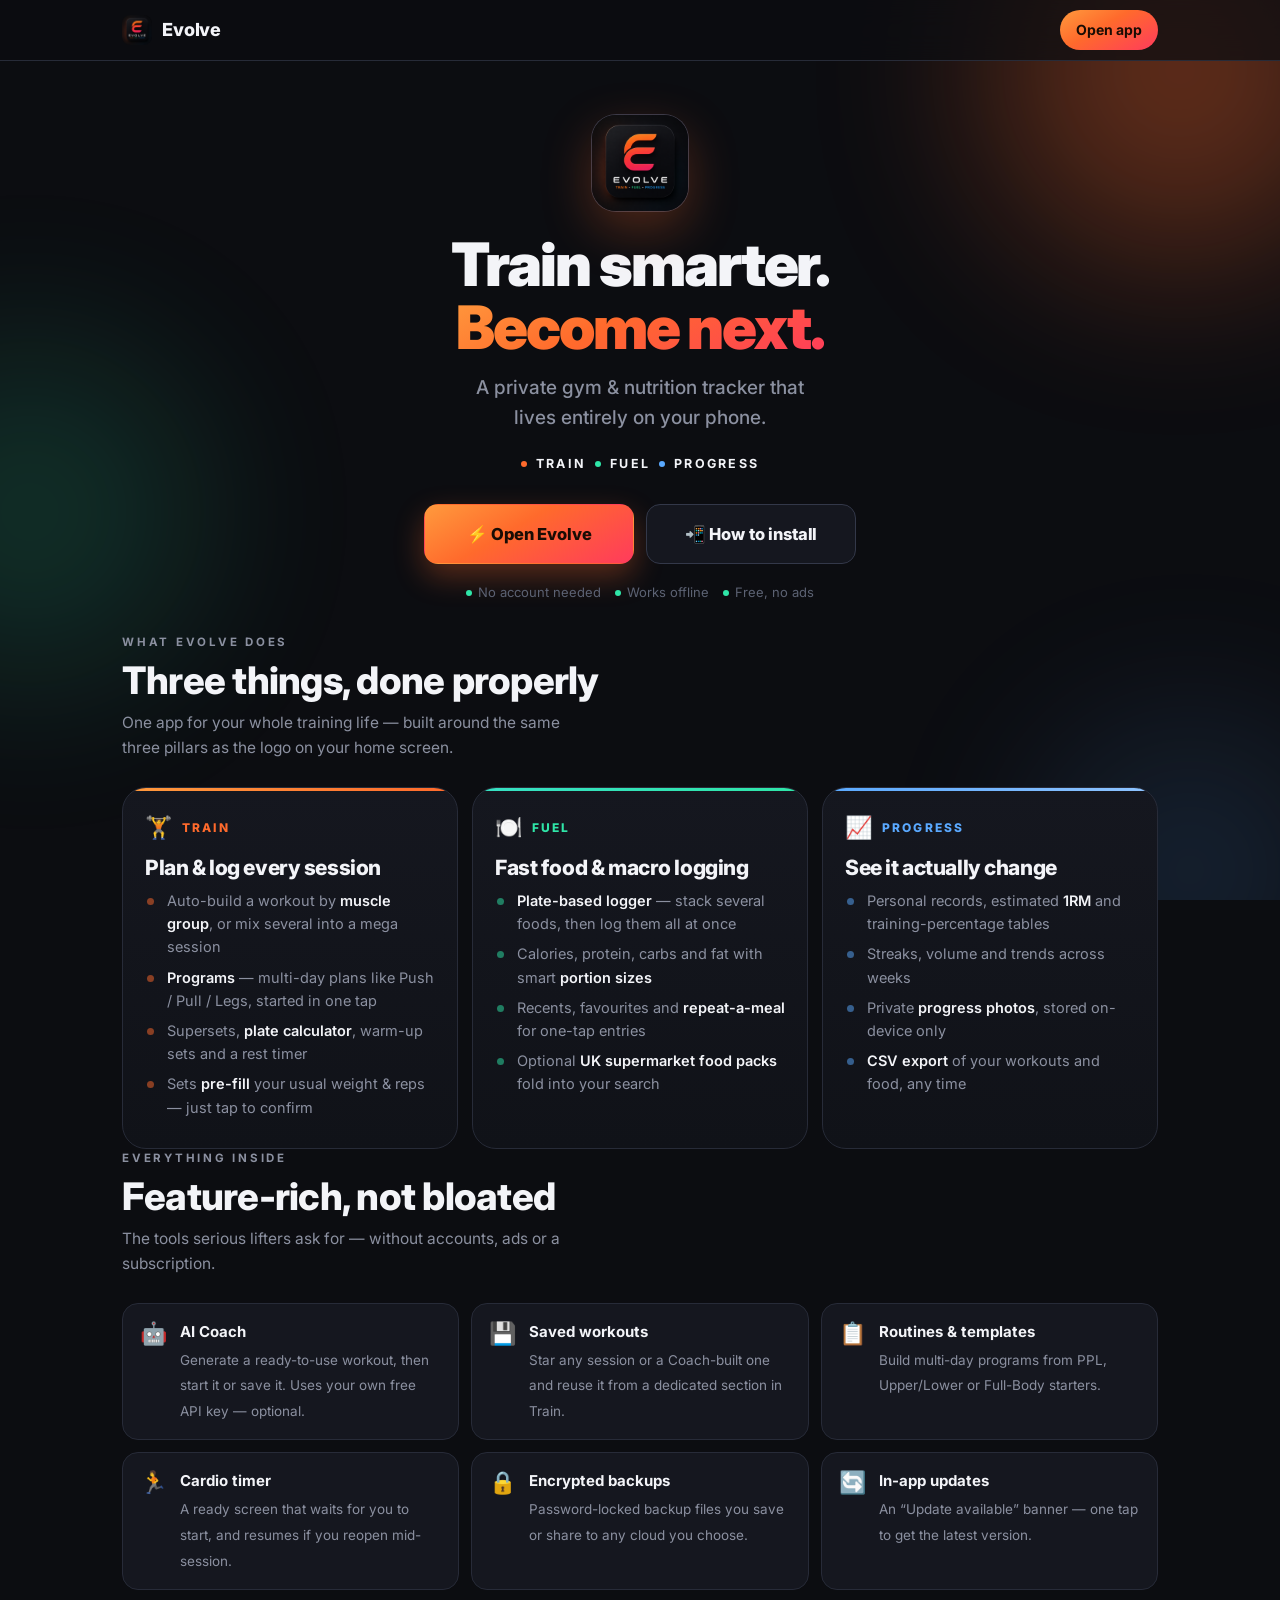
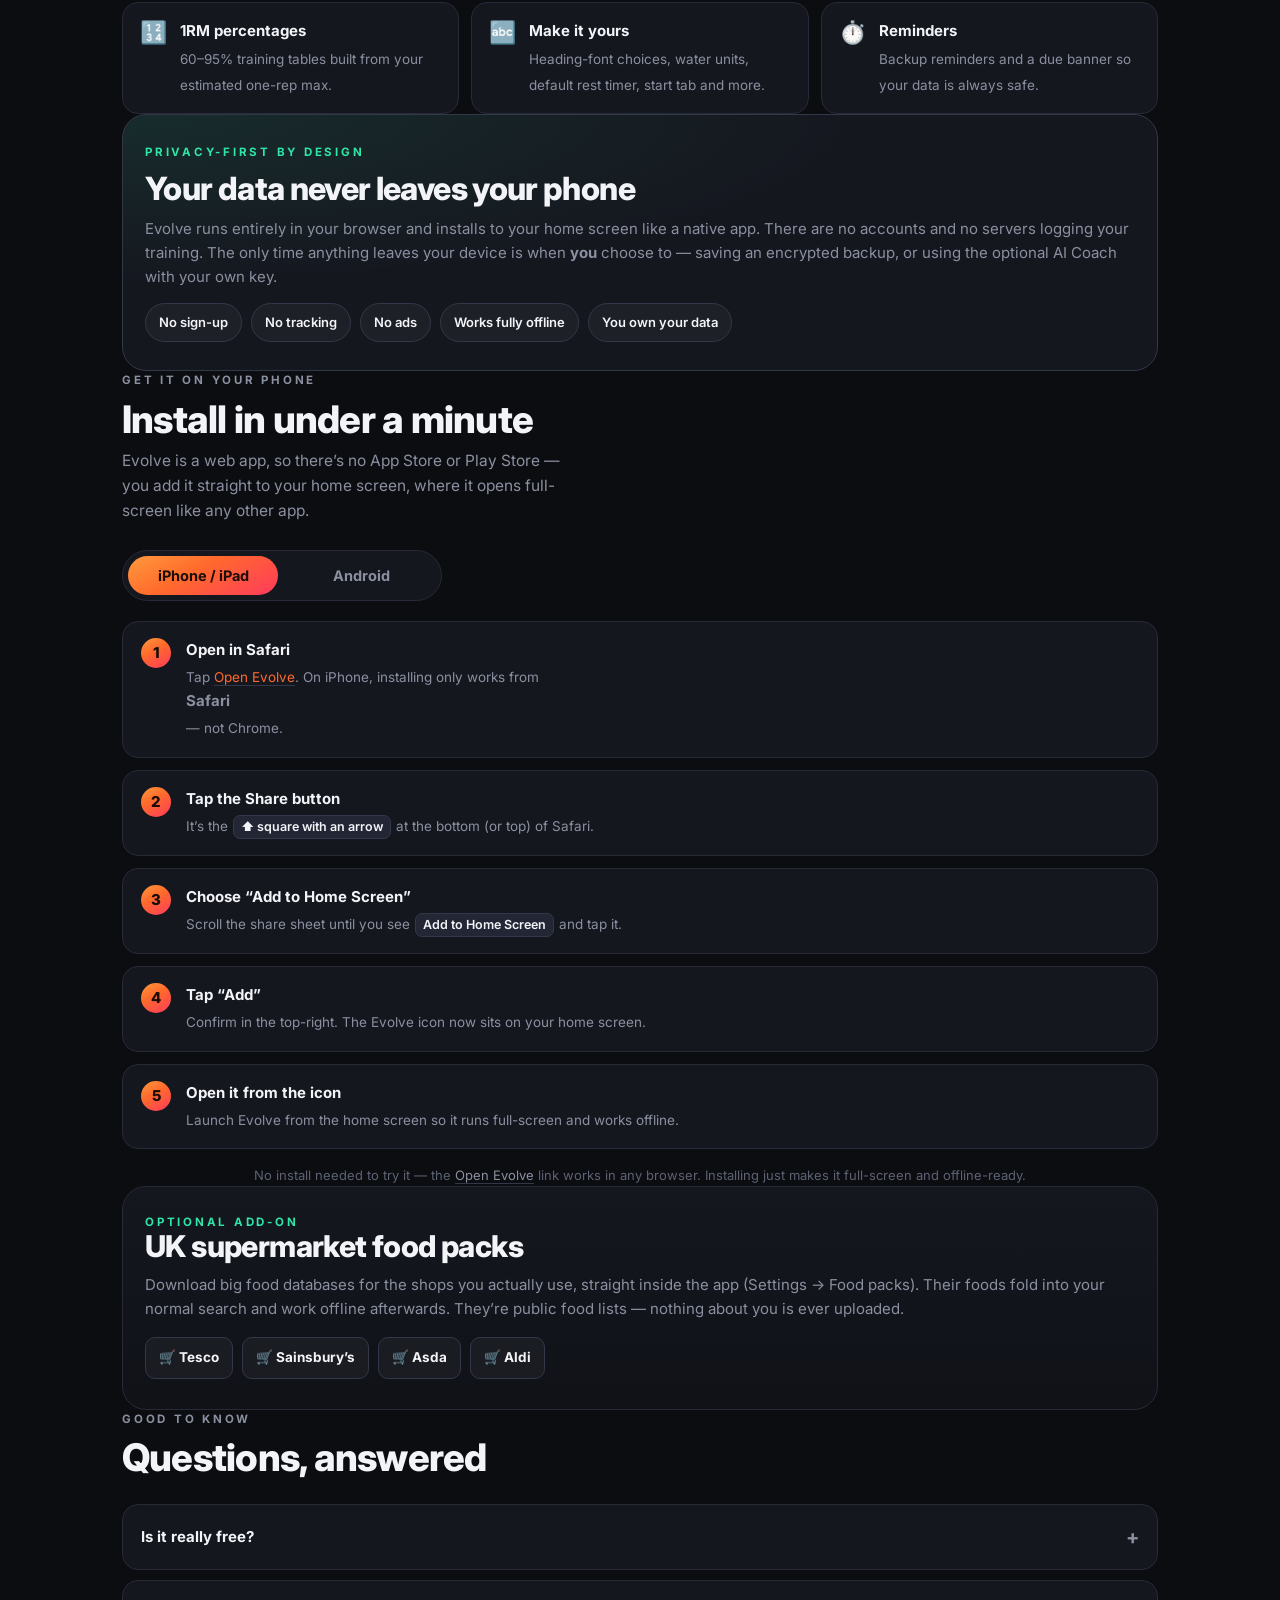
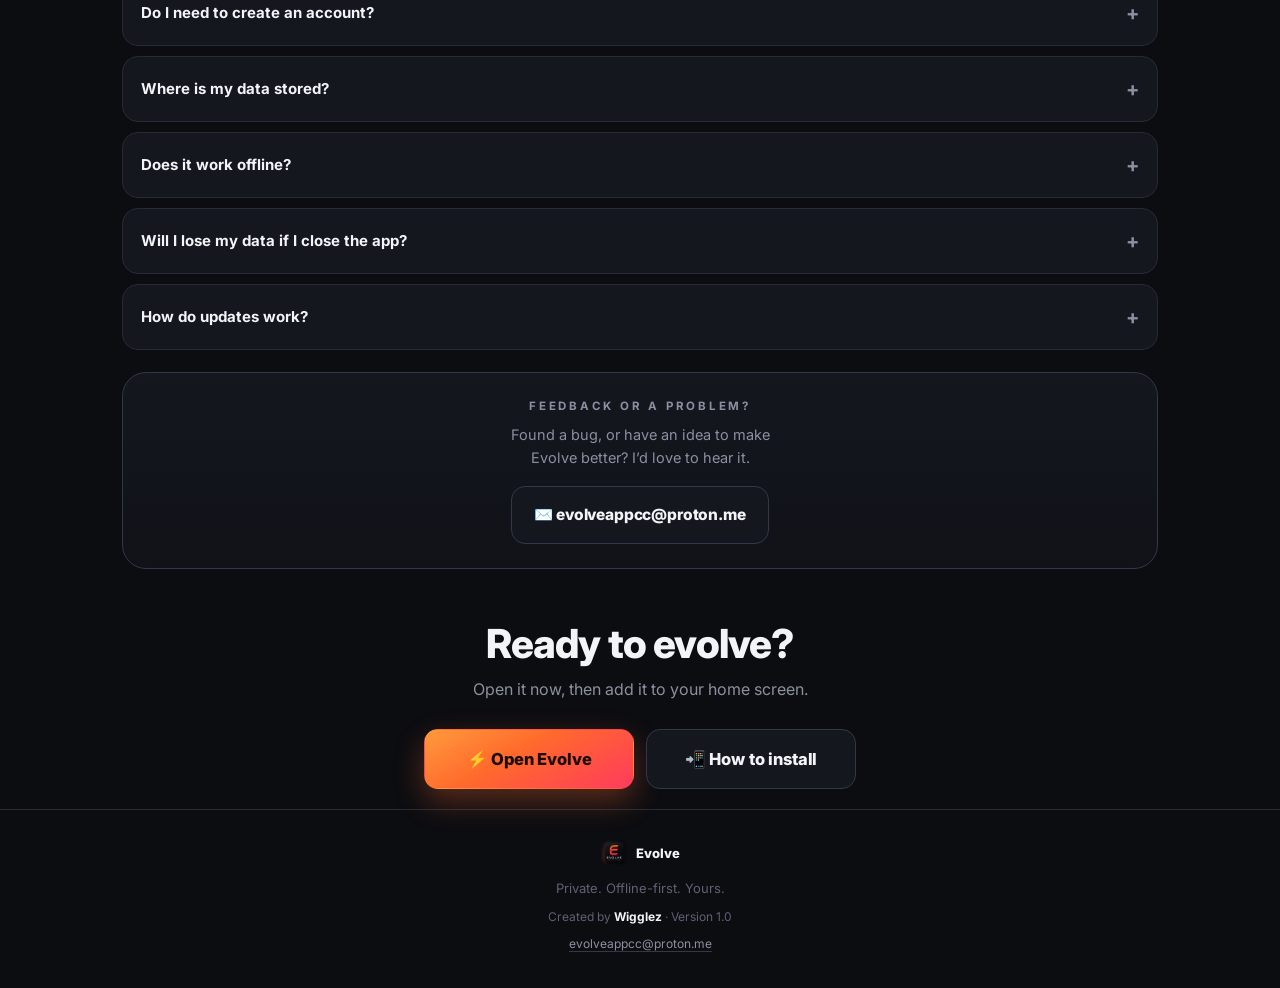
==== index.html @ 1f608165 "Add files via upload" ====
<!DOCTYPE html>
<html lang="en">
<head>
<meta charset="UTF-8" />
<meta name="viewport" content="width=device-width, initial-scale=1, viewport-fit=cover" />
<title>Evolve — Private gym &amp; nutrition tracker</title>
<meta name="description" content="Evolve is a private, offline-first gym and nutrition tracker that lives entirely on your phone. No accounts, no ads, no servers. Train, fuel, and track your progress — your data stays yours." />
<meta name="theme-color" content="#0C0D11" />
<link rel="icon" href="favicon.png" />
<link rel="apple-touch-icon" href="apple-touch-icon.png" />

<!-- Open Graph / social preview -->
<meta property="og:title" content="Evolve — Train smarter. Become next." />
<meta property="og:description" content="A private, offline-first gym &amp; nutrition tracker that lives entirely on your phone. No accounts, no ads, no servers." />
<meta property="og:type" content="website" />
<meta property="og:image" content="icon-512.png" />
<meta name="twitter:card" content="summary" />

<link rel="preconnect" href="https://fonts.googleapis.com" />
<link rel="preconnect" href="https://fonts.gstatic.com" crossorigin />
<link href="https://fonts.googleapis.com/css2?family=Inter:wght@400;500;600;700;800;900&display=swap" rel="stylesheet" />

<style>
  /* ============================================================
     Brand tokens — pulled directly from the Evolve app (styles.css)
     so the site and the app read as one product.
     ============================================================ */
  :root{
    --ink:#0C0D11; --ink2:#101218;
    --surface:#15171F; --surface2:#1C1F2A; --surface3:#232735;
    --line:#272B38; --line2:#333849;
    --text:#F3F4F8; --muted:#8B90A0; --muted2:#5C6273;
    --strength:#FF6A2C; --strength2:#FF9A3D;   /* Train  */
    --fuel:#2FE6A8;     --fuel2:#37E0C4;        /* Fuel   */
    --blue:#5AA9FF;                              /* Progress */
    --gold:#FFC857;
    --grad-brand:linear-gradient(120deg,var(--strength),var(--fuel));
    --grad-e:linear-gradient(150deg,var(--strength2) 0%,var(--strength) 42%,#FF3B5C 100%);
    --r:16px; --r-sm:11px; --r-lg:24px;
    --safe-t:env(safe-area-inset-top,0px);
    --safe-b:env(safe-area-inset-bottom,0px);
    --maxw:1080px;
  }

  *{box-sizing:border-box;-webkit-tap-highlight-color:transparent}
  html{scroll-behavior:smooth}
  @media (prefers-reduced-motion:reduce){html{scroll-behavior:auto}}
  body{
    margin:0;background:var(--ink);color:var(--text);
    font-family:"Inter",-apple-system,BlinkMacSystemFont,"Segoe UI",Roboto,sans-serif;
    line-height:1.6;-webkit-font-smoothing:antialiased;text-rendering:optimizeLegibility;
    overflow-x:hidden;
  }
  a{color:inherit;text-decoration:none}
  h1,h2,h3{margin:0;font-weight:800;letter-spacing:-0.02em;line-height:1.05}
  p{margin:0}
  .wrap{width:100%;max-width:var(--maxw);margin:0 auto;padding:0 22px}
  .eyebrow{
    font-size:11.5px;letter-spacing:.24em;text-transform:uppercase;
    font-weight:700;color:var(--muted);
  }
  /* the three-dot rhythm from the logo's TRAIN · FUEL · PROGRESS — used as
     a recurring structural mark, since the app really is these three pillars */
  .dot{display:inline-block;width:6px;height:6px;border-radius:50%;vertical-align:middle}
  .dot.t{background:var(--strength)} .dot.f{background:var(--fuel)} .dot.p{background:var(--blue)}

  /* ---------------- ambient background orbs ---------------- */
  .orbs{position:fixed;inset:0;z-index:0;pointer-events:none;overflow:hidden}
  .orb{position:absolute;border-radius:50%;filter:blur(90px);opacity:.5}
  .orb.o1{width:380px;height:380px;top:-120px;right:-90px;background:var(--strength);opacity:.34}
  .orb.o2{width:340px;height:340px;top:38%;left:-140px;background:var(--fuel);opacity:.16}
  .orb.o3{width:300px;height:300px;bottom:-120px;right:-60px;background:var(--blue);opacity:.14}
  .content{position:relative;z-index:1}

  /* ---------------- sticky top bar ---------------- */
  header.bar{
    position:sticky;top:0;z-index:50;
    padding-top:var(--safe-t);
    background:rgba(12,13,17,.72);backdrop-filter:blur(14px);
    border-bottom:1px solid var(--line);
  }
  .bar-in{display:flex;align-items:center;justify-content:space-between;height:60px}
  .brand{display:flex;align-items:center;gap:10px;font-weight:800;letter-spacing:-.01em}
  .brand img{width:30px;height:30px;border-radius:8px}
  .brand span{font-size:18px}
  .bar .cta-sm{
    font-size:14px;font-weight:700;padding:9px 16px;border-radius:999px;
    background:var(--grad-e);color:#1a0c04;
  }

  /* ---------------- hero ---------------- */
  .hero{padding:54px 0 30px;text-align:center}
  .hero .logo{
    width:96px;height:96px;border-radius:24px;margin:0 auto 22px;display:block;
    box-shadow:0 18px 50px rgba(255,106,44,.28),0 0 0 1px var(--line2);
    animation:logoIn .7s cubic-bezier(.2,.7,.3,1) both;
  }
  @keyframes logoIn{from{opacity:0;transform:translateY(14px) scale(.94)}to{opacity:1;transform:none}}
  .hero h1{font-size:clamp(36px,9vw,60px);font-weight:900;letter-spacing:-.035em}
  .hero h1 .grad{
    background:var(--grad-e);-webkit-background-clip:text;background-clip:text;color:transparent;
  }
  .hero .tag{
    margin:14px auto 0;max-width:30ch;font-size:clamp(16px,4.4vw,19px);
    color:var(--muted);font-weight:500;
  }
  .pillrow{display:flex;align-items:center;justify-content:center;gap:9px;margin:20px 0 6px;
    font-size:12.5px;letter-spacing:.18em;text-transform:uppercase;font-weight:700;color:var(--muted)}
  .pillrow b{color:var(--text);font-weight:700}

  .cta-row{display:flex;flex-direction:column;gap:12px;margin:30px auto 0;max-width:340px}
  .btn{
    display:flex;align-items:center;justify-content:center;gap:9px;
    font-size:16.5px;font-weight:800;letter-spacing:-.01em;
    padding:16px 22px;border-radius:14px;border:1px solid transparent;cursor:pointer;
    transition:transform .14s ease, box-shadow .2s ease;
  }
  .btn:active{transform:translateY(1px) scale(.99)}
  .btn-primary{background:var(--grad-e);color:#1a0c04;box-shadow:0 12px 30px rgba(255,106,44,.32)}
  .btn-ghost{background:var(--surface);color:var(--text);border-color:var(--line2)}
  .reassure{margin-top:18px;font-size:13px;color:var(--muted2);display:flex;gap:14px;justify-content:center;flex-wrap:wrap}
  .reassure span{display:inline-flex;align-items:center;gap:6px}

  /* ---------------- section frame ---------------- */
  section{padding:46px 0;scroll-margin-top:74px}
  a[id]{scroll-margin-top:74px}
  .sec-head{margin-bottom:26px}
  .sec-head h2{font-size:clamp(26px,6.6vw,38px);margin-top:10px}
  .sec-head p{color:var(--muted);margin-top:10px;max-width:46ch;font-size:15.5px}

  /* ---------------- the three pillars ---------------- */
  .pillars{display:grid;gap:14px}
  .pillar{
    background:linear-gradient(180deg,var(--surface),var(--ink2));
    border:1px solid var(--line);border-radius:var(--r-lg);padding:22px;
    position:relative;overflow:hidden;
  }
  .pillar::before{content:"";position:absolute;inset:0 0 auto 0;height:3px}
  .pillar.t::before{background:linear-gradient(90deg,var(--strength2),var(--strength))}
  .pillar.f::before{background:linear-gradient(90deg,var(--fuel2),var(--fuel))}
  .pillar.p::before{background:linear-gradient(90deg,var(--blue),#8fc4ff)}
  .pillar .pk{display:flex;align-items:center;gap:10px;margin-bottom:12px}
  .pillar .pk .ico{font-size:22px}
  .pillar .pk .lab{font-size:12px;letter-spacing:.18em;text-transform:uppercase;font-weight:800}
  .pillar.t .lab{color:var(--strength)} .pillar.f .lab{color:var(--fuel)} .pillar.p .lab{color:var(--blue)}
  .pillar h3{font-size:21px;margin-bottom:8px}
  .pillar ul{margin:10px 0 0;padding:0;list-style:none}
  .pillar li{position:relative;padding-left:22px;margin:7px 0;color:var(--muted);font-size:14.5px}
  .pillar li b{color:var(--text);font-weight:600}
  .pillar li::before{content:"";position:absolute;left:2px;top:9px;width:7px;height:7px;border-radius:50%;background:currentColor;opacity:.5}
  .pillar.t li::before{background:var(--strength)} .pillar.f li::before{background:var(--fuel)} .pillar.p li::before{background:var(--blue)}

  /* ---------------- feature grid ---------------- */
  .feat-grid{display:grid;gap:12px;grid-template-columns:1fr}
  .feat{
    display:flex;gap:13px;align-items:flex-start;
    background:var(--surface);border:1px solid var(--line);border-radius:var(--r);padding:16px 17px;
  }
  .feat .fi{font-size:22px;flex:0 0 auto;line-height:1.2}
  .feat b{display:block;font-size:15px;font-weight:700;margin-bottom:3px}
  .feat span{color:var(--muted);font-size:13.5px;line-height:1.5}

  /* ---------------- privacy band ---------------- */
  .privacy{
    background:radial-gradient(130% 120% at 0% 0%,rgba(47,230,168,.10),transparent 55%),var(--surface);
    border:1px solid var(--line2);border-radius:var(--r-lg);padding:28px 22px;
  }
  .privacy .eyebrow{color:var(--fuel)}
  .privacy h2{font-size:clamp(24px,6vw,32px);margin:10px 0 12px}
  .privacy p{color:var(--muted);font-size:15px;margin-bottom:14px}
  .privacy .chips{display:flex;flex-wrap:wrap;gap:9px;margin-top:4px}
  .privacy .chips span{
    font-size:13px;font-weight:600;color:var(--text);
    background:rgba(255,255,255,.04);border:1px solid var(--line2);border-radius:999px;padding:8px 13px;
  }

  /* ---------------- install ---------------- */
  .install .tabs{display:flex;gap:8px;background:var(--surface);border:1px solid var(--line);
    border-radius:999px;padding:5px;margin-bottom:20px;max-width:320px}
  .install .tab{flex:1;text-align:center;font-size:14.5px;font-weight:700;color:var(--muted);
    padding:11px 10px;border-radius:999px;cursor:pointer;transition:.18s;border:none;background:none;font-family:inherit}
  .install .tab.on{background:var(--grad-e);color:#1a0c04}
  .steps{counter-reset:step;display:grid;gap:12px}
  .steps.hidden{display:none}
  .step{display:flex;gap:15px;align-items:flex-start;
    background:var(--surface);border:1px solid var(--line);border-radius:var(--r);padding:16px 18px}
  .step::before{
    counter-increment:step;content:counter(step);
    flex:0 0 auto;width:30px;height:30px;border-radius:50%;
    display:flex;align-items:center;justify-content:center;
    font-weight:800;font-size:15px;color:#1a0c04;background:var(--grad-e);
  }
  .step div b{display:block;font-size:15px;margin-bottom:2px}
  .step div span{color:var(--muted);font-size:13.5px}
  .step .kbd{display:inline-block;background:var(--surface3);border:1px solid var(--line2);
    border-radius:7px;padding:1px 7px;font-size:12.5px;font-weight:600;color:var(--text);margin:0 1px}
  .install-note{margin-top:16px;font-size:13px;color:var(--muted2);text-align:center}

  /* ---------------- food packs ---------------- */
  .packs{background:linear-gradient(180deg,var(--surface),var(--ink2));
    border:1px solid var(--line);border-radius:var(--r-lg);padding:26px 22px}
  .packs .shops{display:flex;flex-wrap:wrap;gap:9px;margin:16px 0 4px}
  .packs .shops span{font-size:13.5px;font-weight:700;background:rgba(255,255,255,.04);
    border:1px solid var(--line2);border-radius:10px;padding:9px 13px}
  .packs h2{font-size:clamp(22px,5.6vw,30px)}
  .packs p{color:var(--muted);font-size:15px;margin-top:10px}

  /* ---------------- FAQ ---------------- */
  .faq details{
    background:var(--surface);border:1px solid var(--line);border-radius:var(--r);
    margin-bottom:10px;overflow:hidden;
  }
  .faq summary{
    list-style:none;cursor:pointer;padding:16px 18px;font-weight:700;font-size:15px;
    display:flex;justify-content:space-between;align-items:center;gap:12px;
  }
  .faq summary::-webkit-details-marker{display:none}
  .faq summary .pl{color:var(--muted);font-size:20px;transition:transform .2s;flex:0 0 auto}
  .faq details[open] summary .pl{transform:rotate(45deg)}
  .faq .ans{padding:0 18px 16px;color:var(--muted);font-size:14px;line-height:1.65}
  .faq .ans b{color:var(--text);font-weight:600}
  .contact{margin-top:22px;text-align:center;background:linear-gradient(180deg,var(--surface),var(--ink2));
    border:1px solid var(--line2);border-radius:var(--r-lg);padding:24px 22px}
  .contact p{color:var(--muted);font-size:14.5px;margin:8px auto 16px;max-width:34ch}
  .contact-btn{display:inline-flex;max-width:340px;margin:0 auto;font-size:15.5px}

  /* ---------------- final CTA + footer ---------------- */
  .final{text-align:center;padding:54px 0 20px}
  .final h2{font-size:clamp(26px,6.8vw,40px)}
  .final p{color:var(--muted);margin:12px auto 0;max-width:34ch}
  .final .cta-row{margin-top:26px}
  footer{border-top:1px solid var(--line);padding:30px 0 calc(34px + var(--safe-b));text-align:center;color:var(--muted2);font-size:13px}
  footer .fbrand{display:flex;align-items:center;justify-content:center;gap:9px;margin-bottom:12px;color:var(--text);font-weight:800}
  footer .fbrand img{width:26px;height:26px;border-radius:7px}
  footer a{color:var(--muted);border-bottom:1px solid var(--line2)}
  footer .ver{margin-top:8px;font-size:12px}

  /* reveal on scroll */
  .reveal{opacity:0;transform:translateY(18px);transition:opacity .6s ease,transform .6s ease}
  .reveal.in{opacity:1;transform:none}
  @media (prefers-reduced-motion:reduce){
    .reveal{opacity:1;transform:none;transition:none}
    .hero .logo{animation:none}
  }

  @media(min-width:620px){
    .pillars{grid-template-columns:repeat(3,1fr)}
    .feat-grid{grid-template-columns:1fr 1fr}
    .cta-row{flex-direction:row;justify-content:center;max-width:none}
    .cta-row .btn{min-width:210px}
  }
  @media(min-width:820px){
    .feat-grid{grid-template-columns:repeat(3,1fr)}
  }
</style>
</head>
<body>
<div class="orbs"><div class="orb o1"></div><div class="orb o2"></div><div class="orb o3"></div></div>

<div class="content">

  <!-- ===================== TOP BAR ===================== -->
  <header class="bar">
    <div class="wrap bar-in">
      <a class="brand" href="#top"><img src="icon-512.png" alt="Evolve logo" /><span>Evolve</span></a>
      <a class="cta-sm" href="#open">Open app</a>
    </div>
  </header>

  <!-- ===================== HERO ===================== -->
  <a id="top"></a>
  <div class="hero wrap">
    <img class="logo" src="icon-512.png" alt="Evolve app icon" />
    <h1>Train smarter.<br /><span class="grad">Become next.</span></h1>
    <p class="tag">A private gym &amp; nutrition tracker that lives entirely on your phone.</p>
    <div class="pillrow">
      <span class="dot t"></span><b>Train</b>
      <span class="dot f"></span><b>Fuel</b>
      <span class="dot p"></span><b>Progress</b>
    </div>
    <div class="cta-row">
      <a class="btn btn-primary" id="open" href="#" data-app-link>⚡ Open Evolve</a>
      <a class="btn btn-ghost" href="#install">📲 How to install</a>
    </div>
    <div class="reassure">
      <span><span class="dot f"></span> No account needed</span>
      <span><span class="dot f"></span> Works offline</span>
      <span><span class="dot f"></span> Free, no ads</span>
    </div>
  </div>

  <!-- ===================== WHAT IS IT (pillars) ===================== -->
  <section class="wrap">
    <div class="sec-head reveal">
      <div class="eyebrow">What Evolve does</div>
      <h2>Three things, done properly</h2>
      <p>One app for your whole training life — built around the same three pillars as the logo on your home screen.</p>
    </div>
    <div class="pillars">
      <div class="pillar t reveal">
        <div class="pk"><span class="ico">🏋️</span><span class="lab">Train</span></div>
        <h3>Plan &amp; log every session</h3>
        <ul>
          <li>Auto-build a workout by <b>muscle group</b>, or mix several into a mega session</li>
          <li><b>Programs</b> — multi-day plans like Push / Pull / Legs, started in one tap</li>
          <li>Supersets, <b>plate calculator</b>, warm-up sets and a rest timer</li>
          <li>Sets <b>pre-fill</b> your usual weight &amp; reps — just tap to confirm</li>
        </ul>
      </div>
      <div class="pillar f reveal">
        <div class="pk"><span class="ico">🍽️</span><span class="lab">Fuel</span></div>
        <h3>Fast food &amp; macro logging</h3>
        <ul>
          <li><b>Plate-based logger</b> — stack several foods, then log them all at once</li>
          <li>Calories, protein, carbs and fat with smart <b>portion sizes</b></li>
          <li>Recents, favourites and <b>repeat-a-meal</b> for one-tap entries</li>
          <li>Optional <b>UK supermarket food packs</b> fold into your search</li>
        </ul>
      </div>
      <div class="pillar p reveal">
        <div class="pk"><span class="ico">📈</span><span class="lab">Progress</span></div>
        <h3>See it actually change</h3>
        <ul>
          <li>Personal records, estimated <b>1RM</b> and training-percentage tables</li>
          <li>Streaks, volume and trends across weeks</li>
          <li>Private <b>progress photos</b>, stored on-device only</li>
          <li><b>CSV export</b> of your workouts and food, any time</li>
        </ul>
      </div>
    </div>
  </section>

  <!-- ===================== FEATURE GRID ===================== -->
  <section class="wrap">
    <div class="sec-head reveal">
      <div class="eyebrow">Everything inside</div>
      <h2>Feature-rich, not bloated</h2>
      <p>The tools serious lifters ask for — without accounts, ads or a subscription.</p>
    </div>
    <div class="feat-grid">
      <div class="feat reveal"><span class="fi">🤖</span><div><b>AI Coach</b><span>Generate a ready-to-use workout, then start it or save it. Uses your own free API key — optional.</span></div></div>
      <div class="feat reveal"><span class="fi">💾</span><div><b>Saved workouts</b><span>Star any session or a Coach-built one and reuse it from a dedicated section in Train.</span></div></div>
      <div class="feat reveal"><span class="fi">📋</span><div><b>Routines &amp; templates</b><span>Build multi-day programs from PPL, Upper/Lower or Full-Body starters.</span></div></div>
      <div class="feat reveal"><span class="fi">🏃</span><div><b>Cardio timer</b><span>A ready screen that waits for you to start, and resumes if you reopen mid-session.</span></div></div>
      <div class="feat reveal"><span class="fi">🔒</span><div><b>Encrypted backups</b><span>Password-locked backup files you save or share to any cloud you choose.</span></div></div>
      <div class="feat reveal"><span class="fi">🔄</span><div><b>In-app updates</b><span>An “Update available” banner — one tap to get the latest version.</span></div></div>
      <div class="feat reveal"><span class="fi">🔢</span><div><b>1RM percentages</b><span>60–95% training tables built from your estimated one-rep max.</span></div></div>
      <div class="feat reveal"><span class="fi">🔤</span><div><b>Make it yours</b><span>Heading-font choices, water units, default rest timer, start tab and more.</span></div></div>
      <div class="feat reveal"><span class="fi">⏱️</span><div><b>Reminders</b><span>Backup reminders and a due banner so your data is always safe.</span></div></div>
    </div>
  </section>

  <!-- ===================== PRIVACY ===================== -->
  <section class="wrap">
    <div class="privacy reveal">
      <div class="eyebrow">Privacy-first by design</div>
      <h2>Your data never leaves your phone</h2>
      <p>Evolve runs entirely in your browser and installs to your home screen like a native app. There are no accounts and no servers logging your training. The only time anything leaves your device is when <b>you</b> choose to — saving an encrypted backup, or using the optional AI Coach with your own key.</p>
      <div class="chips">
        <span>No sign-up</span>
        <span>No tracking</span>
        <span>No ads</span>
        <span>Works fully offline</span>
        <span>You own your data</span>
      </div>
    </div>
  </section>

  <!-- ===================== INSTALL ===================== -->
  <a id="install"></a>
  <section class="wrap install">
    <div class="sec-head reveal">
      <div class="eyebrow">Get it on your phone</div>
      <h2>Install in under a minute</h2>
      <p>Evolve is a web app, so there’s no App Store or Play Store — you add it straight to your home screen, where it opens full-screen like any other app.</p>
    </div>

    <div class="tabs reveal" role="tablist">
      <button class="tab on" data-os="ios" role="tab">iPhone / iPad</button>
      <button class="tab" data-os="android" role="tab">Android</button>
    </div>

    <!-- iOS -->
    <div class="steps" id="ios-steps">
      <div class="step reveal"><div><b>Open in Safari</b><span>Tap <a href="#open" data-app-link style="color:var(--strength);border-bottom:1px solid var(--line2)">Open Evolve</a>. On iPhone, installing only works from <b>Safari</b> — not Chrome.</span></div></div>
      <div class="step reveal"><div><b>Tap the Share button</b><span>It’s the <span class="kbd">⬆️ square with an arrow</span> at the bottom (or top) of Safari.</span></div></div>
      <div class="step reveal"><div><b>Choose “Add to Home Screen”</b><span>Scroll the share sheet until you see <span class="kbd">Add to Home Screen</span> and tap it.</span></div></div>
      <div class="step reveal"><div><b>Tap “Add”</b><span>Confirm in the top-right. The Evolve icon now sits on your home screen.</span></div></div>
      <div class="step reveal"><div><b>Open it from the icon</b><span>Launch Evolve from the home screen so it runs full-screen and works offline.</span></div></div>
    </div>

    <!-- Android -->
    <div class="steps hidden" id="android-steps">
      <div class="step reveal"><div><b>Open in Chrome</b><span>Tap <a href="#open" data-app-link style="color:var(--strength);border-bottom:1px solid var(--line2)">Open Evolve</a> in <b>Chrome</b> (or your default browser).</span></div></div>
      <div class="step reveal"><div><b>Look for the install prompt</b><span>A banner may appear automatically — tap <span class="kbd">Install</span>. If it does, you’re done.</span></div></div>
      <div class="step reveal"><div><b>Or open the ⋮ menu</b><span>Tap the three dots, top-right.</span></div></div>
      <div class="step reveal"><div><b>Tap “Install app”</b><span>Choose <span class="kbd">Install app</span> (or <span class="kbd">Add to Home screen</span>), then confirm.</span></div></div>
      <div class="step reveal"><div><b>Open it from the icon</b><span>Launch Evolve from your home screen for the full-screen, offline experience.</span></div></div>
    </div>

    <p class="install-note">No install needed to try it — the <a href="#open" data-app-link style="color:var(--muted);border-bottom:1px solid var(--line2)">Open Evolve</a> link works in any browser. Installing just makes it full-screen and offline-ready.</p>
  </section>

  <!-- ===================== FOOD PACKS ===================== -->
  <section class="wrap">
    <div class="packs reveal">
      <div class="eyebrow" style="color:var(--fuel)">Optional add-on</div>
      <h2>UK supermarket food packs</h2>
      <p>Download big food databases for the shops you actually use, straight inside the app (Settings → Food packs). Their foods fold into your normal search and work offline afterwards. They’re public food lists — nothing about you is ever uploaded.</p>
      <div class="shops">
        <span>🛒 Tesco</span><span>🛒 Sainsbury’s</span><span>🛒 Asda</span><span>🛒 Aldi</span>
      </div>
    </div>
  </section>

  <!-- ===================== FAQ ===================== -->
  <section class="wrap faq">
    <div class="sec-head reveal">
      <div class="eyebrow">Good to know</div>
      <h2>Questions, answered</h2>
    </div>
    <details class="reveal"><summary>Is it really free?<span class="pl">+</span></summary><div class="ans">Yes. Evolve is free, with no ads and no subscription. The only optional thing that could cost money is the AI Coach, and only if you choose a paid model with your own API key — the free options work too.</div></details>
    <details class="reveal"><summary>Do I need to create an account?<span class="pl">+</span></summary><div class="ans">No. There’s no sign-up and no login. You open the app and start using it — everything is stored on your device.</div></details>
    <details class="reveal"><summary>Where is my data stored?<span class="pl">+</span></summary><div class="ans"><b>On your phone, only.</b> Evolve has no server collecting your workouts or food. To move data between devices, you create an <b>encrypted backup file</b> and restore it with your password.</div></details>
    <details class="reveal"><summary>Does it work offline?<span class="pl">+</span></summary><div class="ans">Yes — once you’ve opened it once, Evolve works without a connection. You only need internet to get updates, download food packs, or use the AI Coach.</div></details>
    <details class="reveal"><summary>Will I lose my data if I close the app?<span class="pl">+</span></summary><div class="ans">No. Your data persists between sessions. It only clears if you reset the app, or delete the browser/app data — which is why the encrypted backup is worth setting up.</div></details>
    <details class="reveal"><summary>How do updates work?<span class="pl">+</span></summary><div class="ans">When a new version ships, Evolve shows an “Update available” banner. One tap updates it, and your data is preserved.</div></details>

    <div class="contact reveal">
      <div class="eyebrow">Feedback or a problem?</div>
      <p>Found a bug, or have an idea to make Evolve better? I’d love to hear it.</p>
      <a class="btn btn-ghost contact-btn" href="mailto:evolveappcc@proton.me?subject=Evolve%20feedback">✉️ evolveappcc@proton.me</a>
    </div>
  </section>

  <!-- ===================== FINAL CTA ===================== -->
  <section class="final wrap">
    <h2>Ready to evolve?</h2>
    <p>Open it now, then add it to your home screen.</p>
    <div class="cta-row">
      <a class="btn btn-primary" href="#" data-app-link>⚡ Open Evolve</a>
      <a class="btn btn-ghost" href="#install">📲 How to install</a>
    </div>
  </section>

  <!-- ===================== FOOTER ===================== -->
  <footer>
    <div class="wrap">
      <div class="fbrand"><img src="icon-512.png" alt="" />Evolve</div>
      <div>Private. Offline-first. Yours.</div>
      <div class="ver">Created by <b style="color:var(--text)">Wigglez</b> · Version 1.0</div>
      <div class="ver"><a href="mailto:evolveappcc@proton.me?subject=Evolve%20feedback">evolveappcc@proton.me</a></div>
    </div>
  </footer>

</div>

<script>
  /* ---- ONE place to set where "Open Evolve" goes ----
     Point this at wherever the actual Evolve app is hosted.
     Examples:
       "/app/"                                  (app in an /app/ folder on this same domain)
       "https://app.evolveapp.cc/"              (app on a subdomain)
       "https://wigglez-sudo.github.io/EvolveApp/" (app on GitHub Pages)
  */
  var APP_URL = "/app/";

  document.querySelectorAll("[data-app-link]").forEach(function(a){ a.setAttribute("href", APP_URL); });

  /* ---- install tabs: default to the visitor's platform ---- */
  var isAndroid = /android/i.test(navigator.userAgent);
  function showOS(os){
    document.querySelectorAll(".tab").forEach(function(t){ t.classList.toggle("on", t.dataset.os===os); });
    document.getElementById("ios-steps").classList.toggle("hidden", os!=="ios");
    document.getElementById("android-steps").classList.toggle("hidden", os!=="android");
  }
  document.querySelectorAll(".tab").forEach(function(t){
    t.addEventListener("click", function(){ showOS(t.dataset.os); });
  });
  showOS(isAndroid ? "android" : "ios");

  /* ---- gentle reveal on scroll (respects reduced-motion) ---- */
  var reduce = window.matchMedia("(prefers-reduced-motion:reduce)").matches;
  if(reduce){
    document.querySelectorAll(".reveal").forEach(function(el){ el.classList.add("in"); });
  } else if("IntersectionObserver" in window){
    var io = new IntersectionObserver(function(entries){
      entries.forEach(function(e){ if(e.isIntersecting){ e.target.classList.add("in"); io.unobserve(e.target); } });
    }, {rootMargin:"0px 0px -8% 0px", threshold:0.06});
    document.querySelectorAll(".reveal").forEach(function(el){ io.observe(el); });
  } else {
    document.querySelectorAll(".reveal").forEach(function(el){ el.classList.add("in"); });
  }
</script>
</body>
</html>
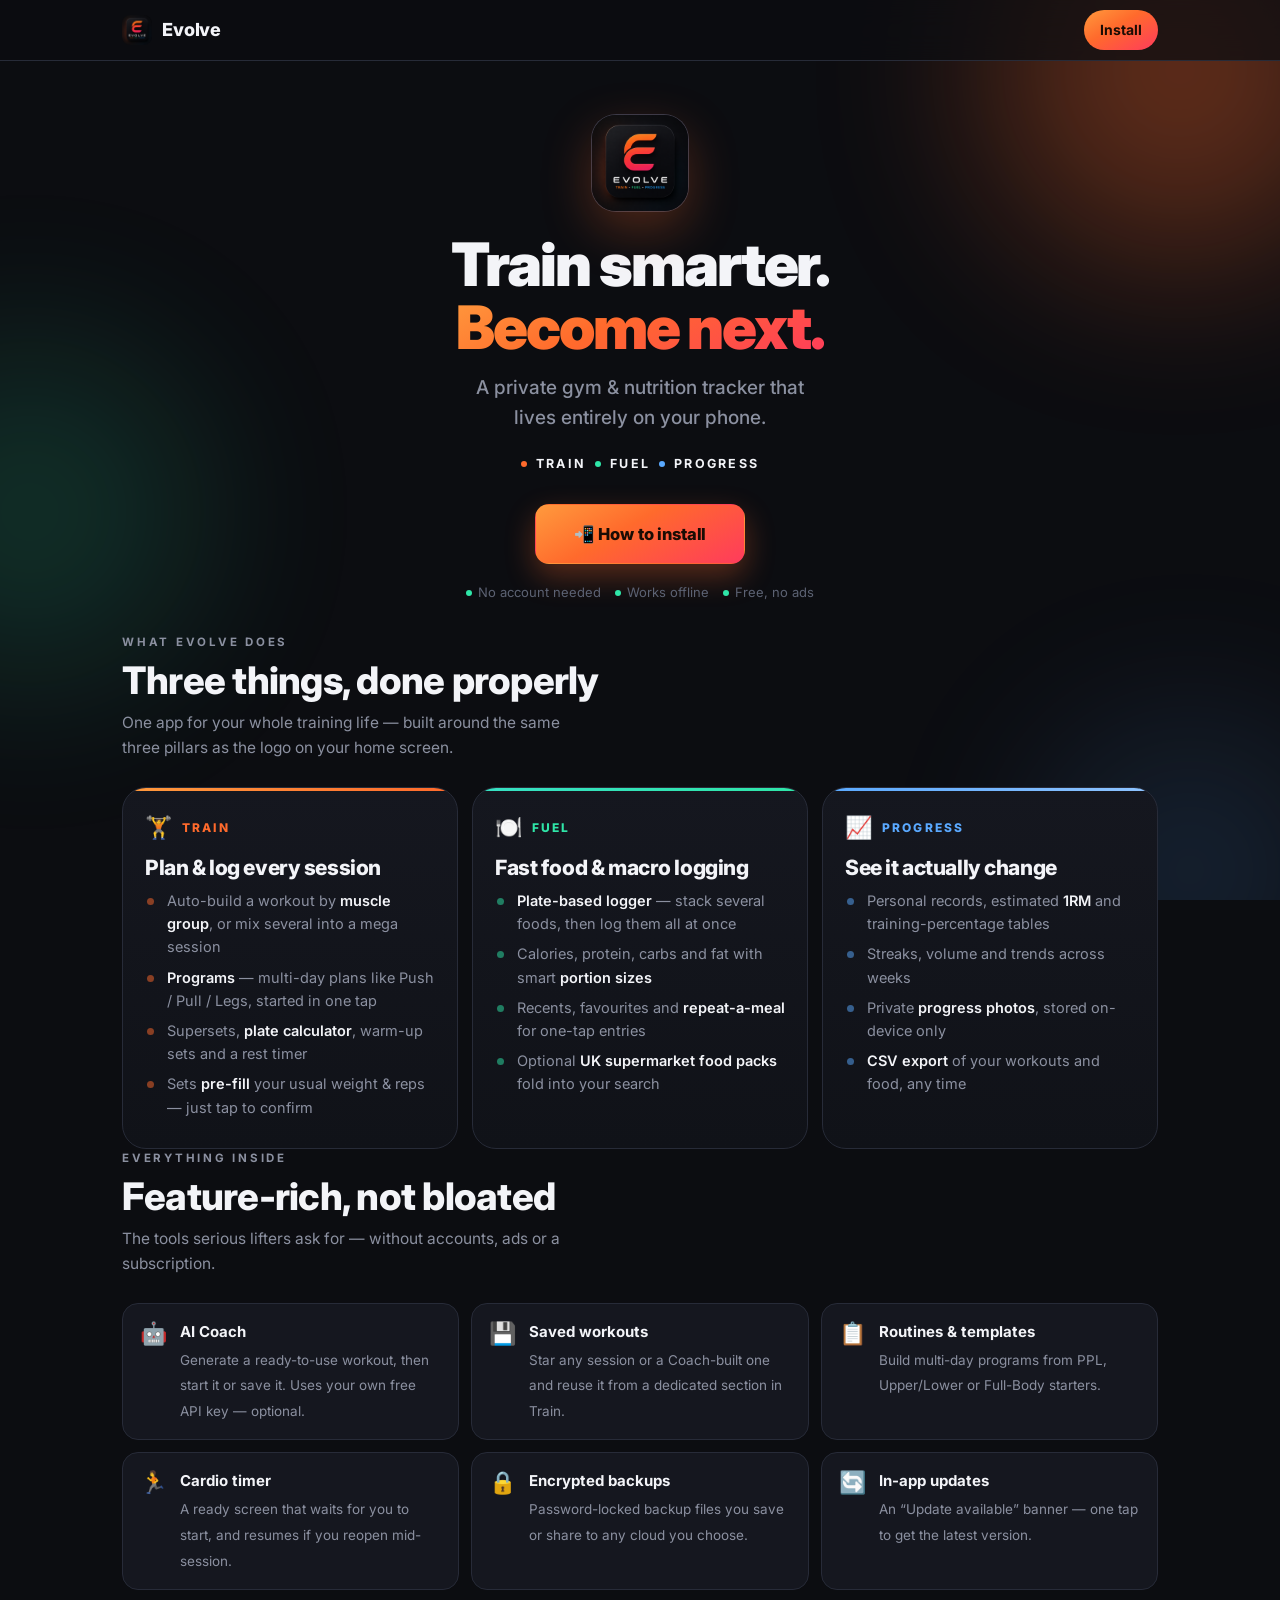
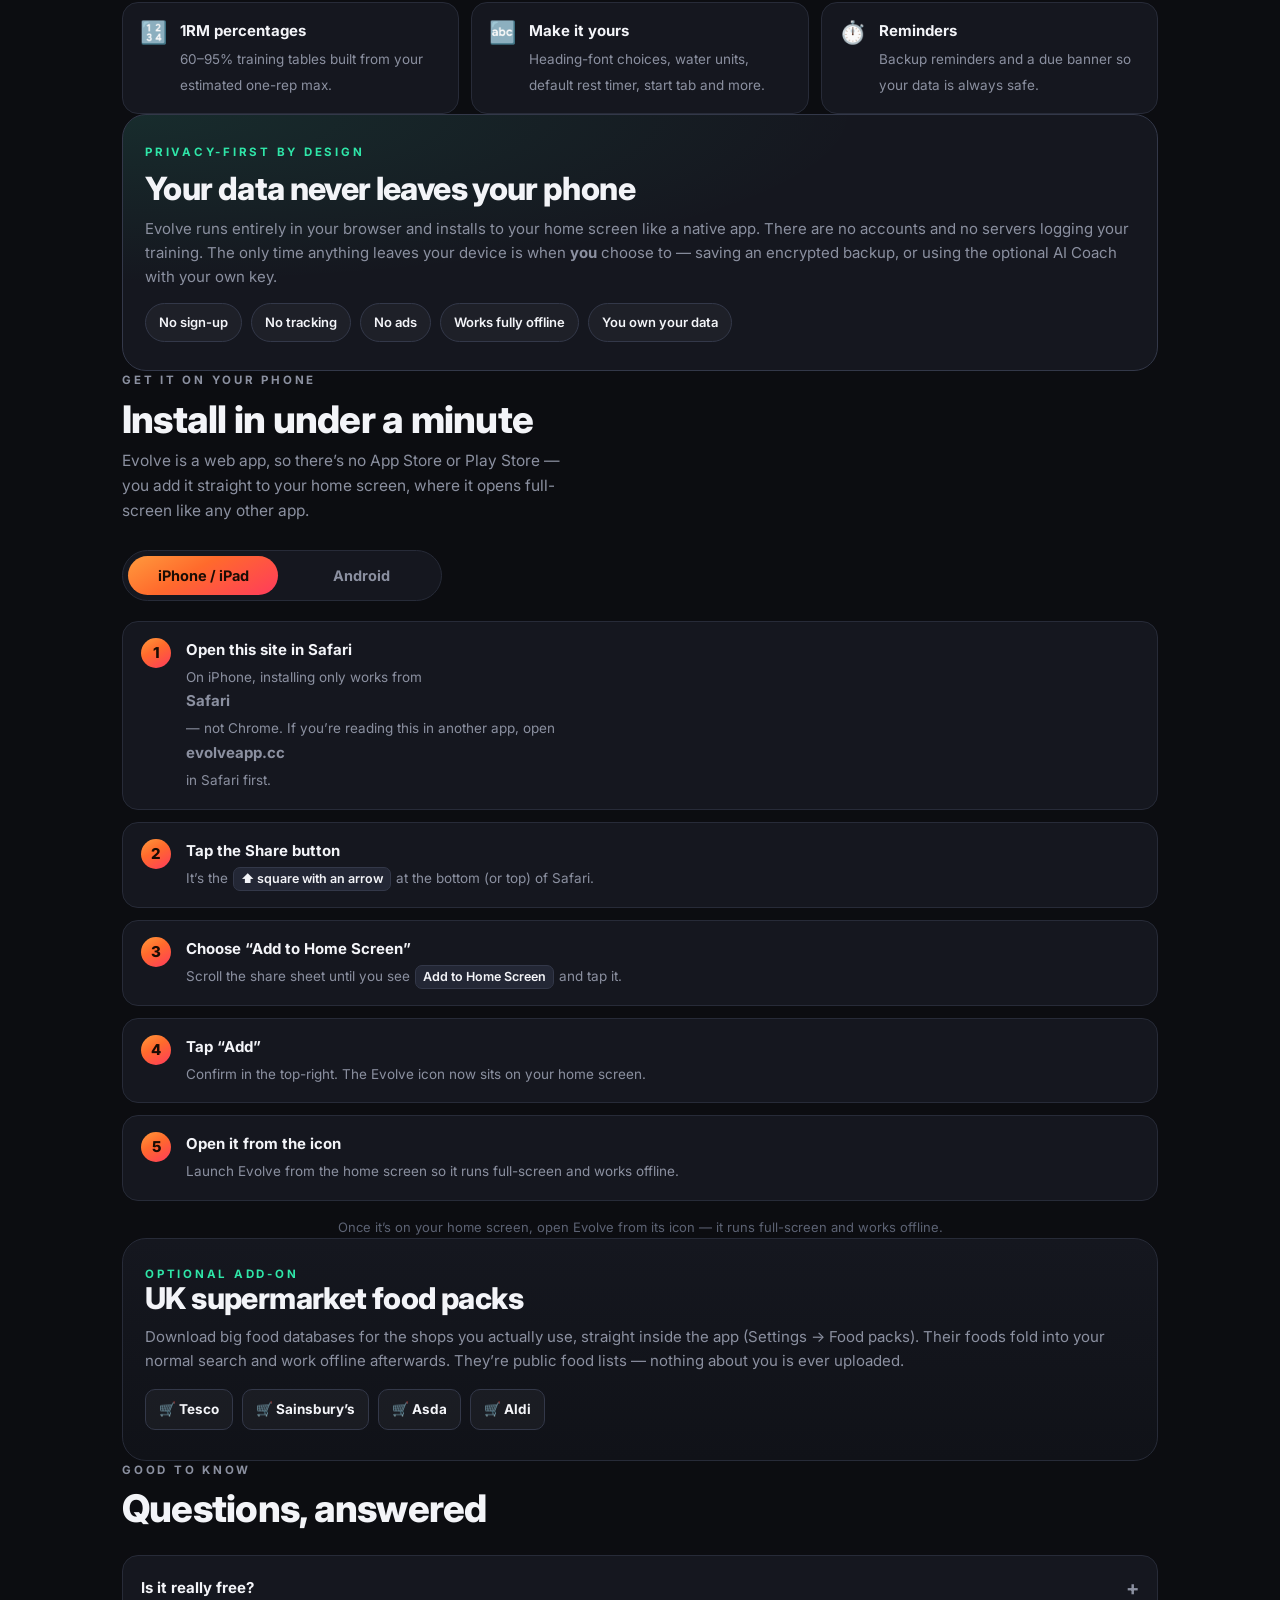
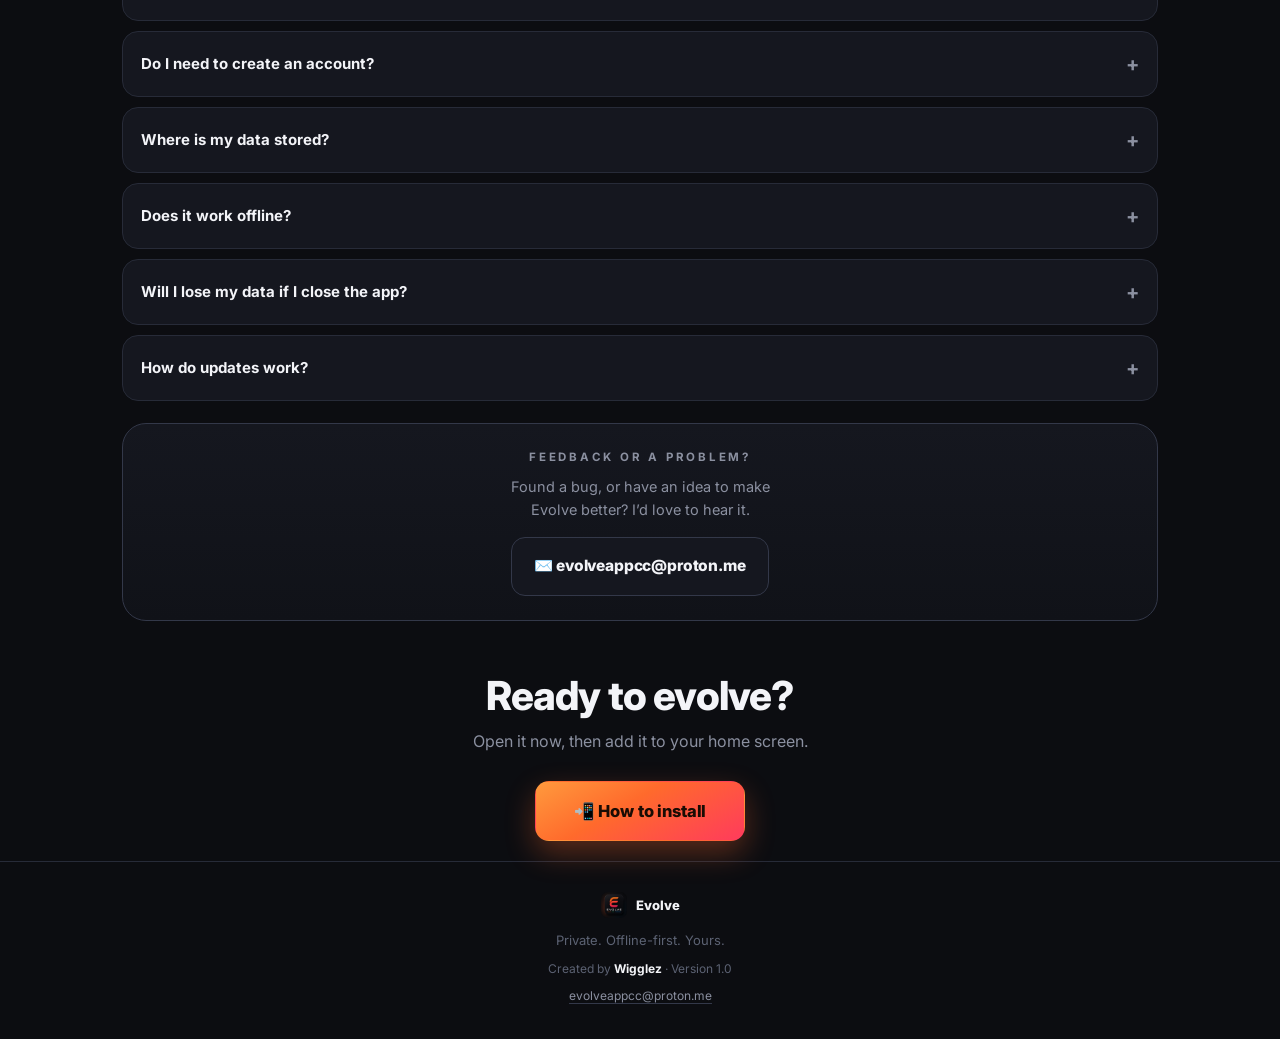
==== commit b0519392: "Add files via upload" ====
--- a/index.html
+++ b/index.html
@@ -263,7 +263,7 @@
   <header class="bar">
     <div class="wrap bar-in">
       <a class="brand" href="#top"><img src="icon-512.png" alt="Evolve logo" /><span>Evolve</span></a>
-      <a class="cta-sm" href="#open">Open app</a>
+      <a class="cta-sm" href="#install">Install</a>
     </div>
   </header>
 
@@ -279,8 +279,7 @@
       <span class="dot p"></span><b>Progress</b>
     </div>
     <div class="cta-row">
-      <a class="btn btn-primary" id="open" href="#" data-app-link>⚡ Open Evolve</a>
-      <a class="btn btn-ghost" href="#install">📲 How to install</a>
+      <a class="btn btn-primary" href="#install">📲 How to install</a>
     </div>
     <div class="reassure">
       <span><span class="dot f"></span> No account needed</span>
@@ -382,7 +381,7 @@
 
     <!-- iOS -->
     <div class="steps" id="ios-steps">
-      <div class="step reveal"><div><b>Open in Safari</b><span>Tap <a href="#open" data-app-link style="color:var(--strength);border-bottom:1px solid var(--line2)">Open Evolve</a>. On iPhone, installing only works from <b>Safari</b> — not Chrome.</span></div></div>
+      <div class="step reveal"><div><b>Open this site in Safari</b><span>On iPhone, installing only works from <b>Safari</b> — not Chrome. If you’re reading this in another app, open <b>evolveapp.cc</b> in Safari first.</span></div></div>
       <div class="step reveal"><div><b>Tap the Share button</b><span>It’s the <span class="kbd">⬆️ square with an arrow</span> at the bottom (or top) of Safari.</span></div></div>
       <div class="step reveal"><div><b>Choose “Add to Home Screen”</b><span>Scroll the share sheet until you see <span class="kbd">Add to Home Screen</span> and tap it.</span></div></div>
       <div class="step reveal"><div><b>Tap “Add”</b><span>Confirm in the top-right. The Evolve icon now sits on your home screen.</span></div></div>
@@ -391,14 +390,14 @@
 
     <!-- Android -->
     <div class="steps hidden" id="android-steps">
-      <div class="step reveal"><div><b>Open in Chrome</b><span>Tap <a href="#open" data-app-link style="color:var(--strength);border-bottom:1px solid var(--line2)">Open Evolve</a> in <b>Chrome</b> (or your default browser).</span></div></div>
+      <div class="step reveal"><div><b>Open this site in Chrome</b><span>Make sure you’re viewing <b>evolveapp.cc</b> in <b>Chrome</b> (or your default browser).</span></div></div>
       <div class="step reveal"><div><b>Look for the install prompt</b><span>A banner may appear automatically — tap <span class="kbd">Install</span>. If it does, you’re done.</span></div></div>
       <div class="step reveal"><div><b>Or open the ⋮ menu</b><span>Tap the three dots, top-right.</span></div></div>
       <div class="step reveal"><div><b>Tap “Install app”</b><span>Choose <span class="kbd">Install app</span> (or <span class="kbd">Add to Home screen</span>), then confirm.</span></div></div>
       <div class="step reveal"><div><b>Open it from the icon</b><span>Launch Evolve from your home screen for the full-screen, offline experience.</span></div></div>
     </div>
 
-    <p class="install-note">No install needed to try it — the <a href="#open" data-app-link style="color:var(--muted);border-bottom:1px solid var(--line2)">Open Evolve</a> link works in any browser. Installing just makes it full-screen and offline-ready.</p>
+    <p class="install-note">Once it’s on your home screen, open Evolve from its icon — it runs full-screen and works offline.</p>
   </section>
 
   <!-- ===================== FOOD PACKS ===================== -->
@@ -438,8 +437,7 @@
     <h2>Ready to evolve?</h2>
     <p>Open it now, then add it to your home screen.</p>
     <div class="cta-row">
-      <a class="btn btn-primary" href="#" data-app-link>⚡ Open Evolve</a>
-      <a class="btn btn-ghost" href="#install">📲 How to install</a>
+      <a class="btn btn-primary" href="#install">📲 How to install</a>
     </div>
   </section>
 
@@ -456,17 +454,6 @@
 </div>
 
 <script>
-  /* ---- ONE place to set where "Open Evolve" goes ----
-     Point this at wherever the actual Evolve app is hosted.
-     Examples:
-       "/app/"                                  (app in an /app/ folder on this same domain)
-       "https://app.evolveapp.cc/"              (app on a subdomain)
-       "https://wigglez-sudo.github.io/EvolveApp/" (app on GitHub Pages)
-  */
-  var APP_URL = "/app/";
-
-  document.querySelectorAll("[data-app-link]").forEach(function(a){ a.setAttribute("href", APP_URL); });
-
   /* ---- install tabs: default to the visitor's platform ---- */
   var isAndroid = /android/i.test(navigator.userAgent);
   function showOS(os){
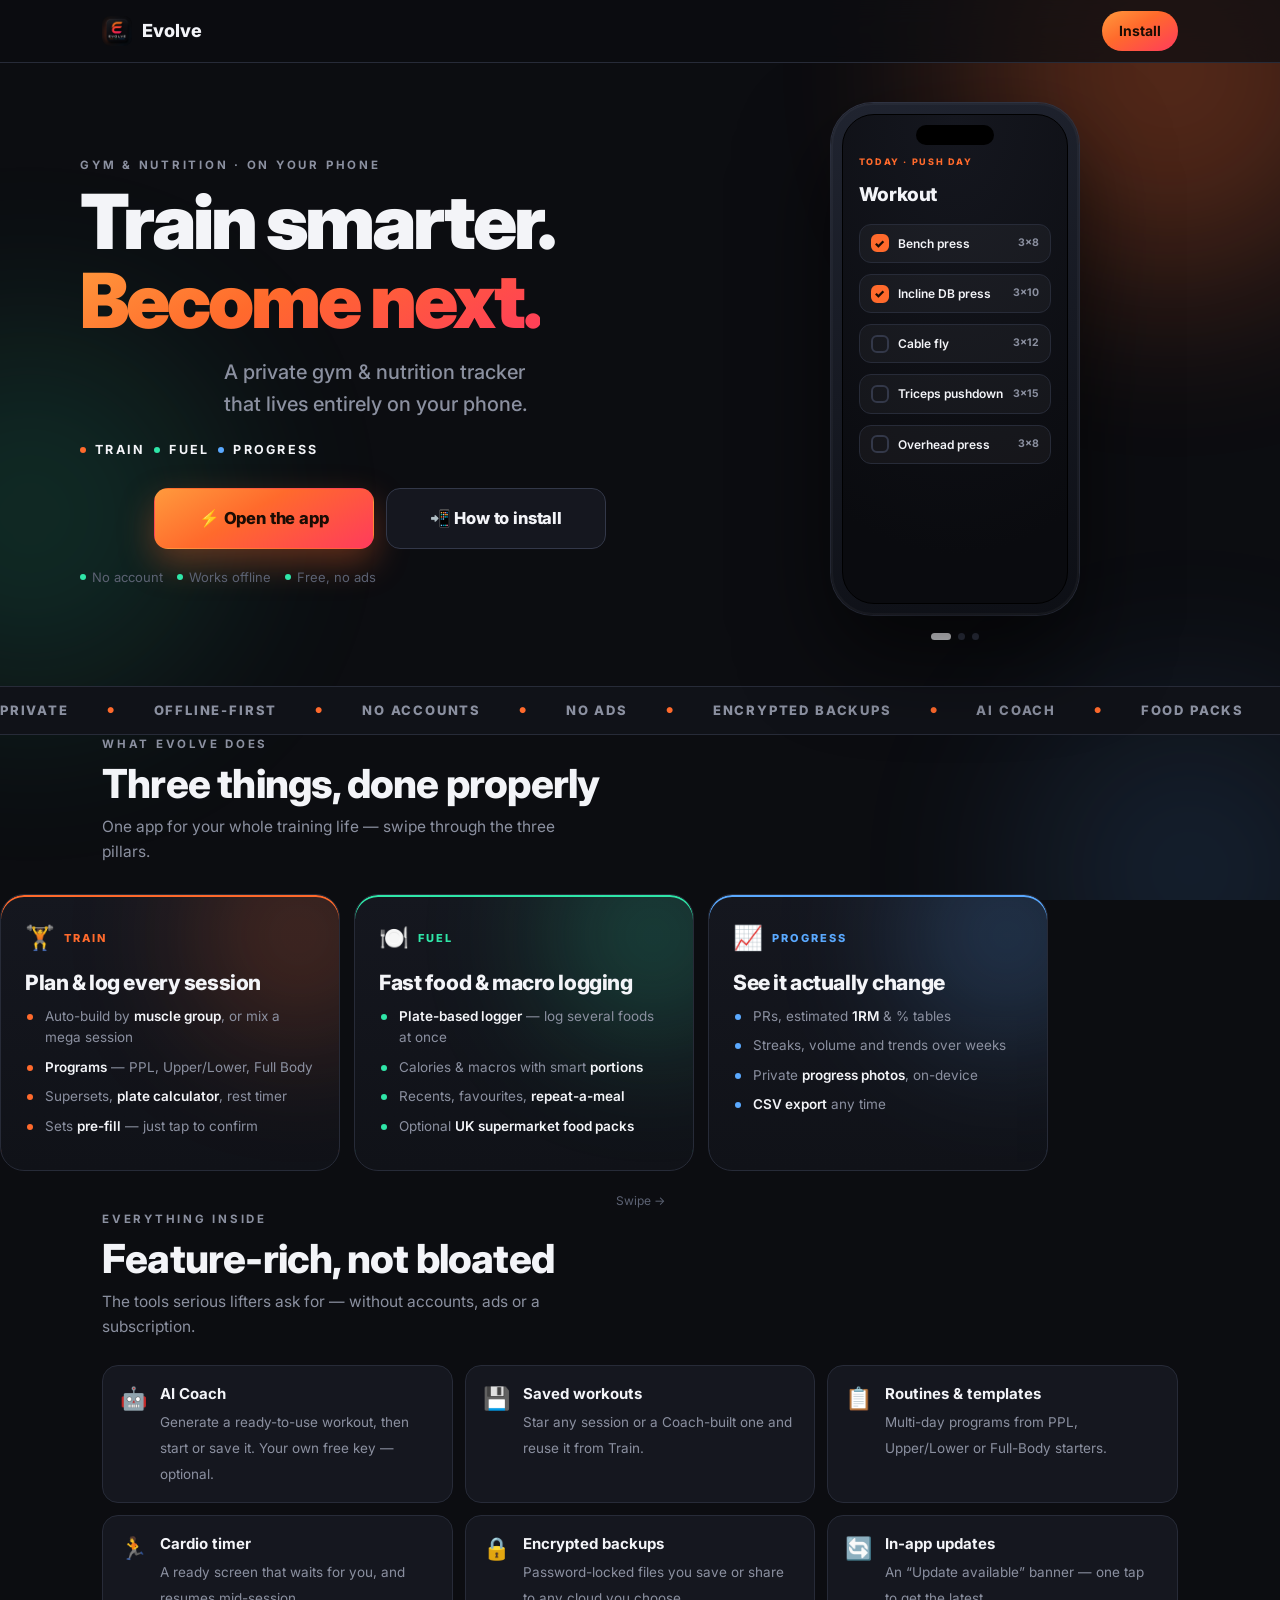
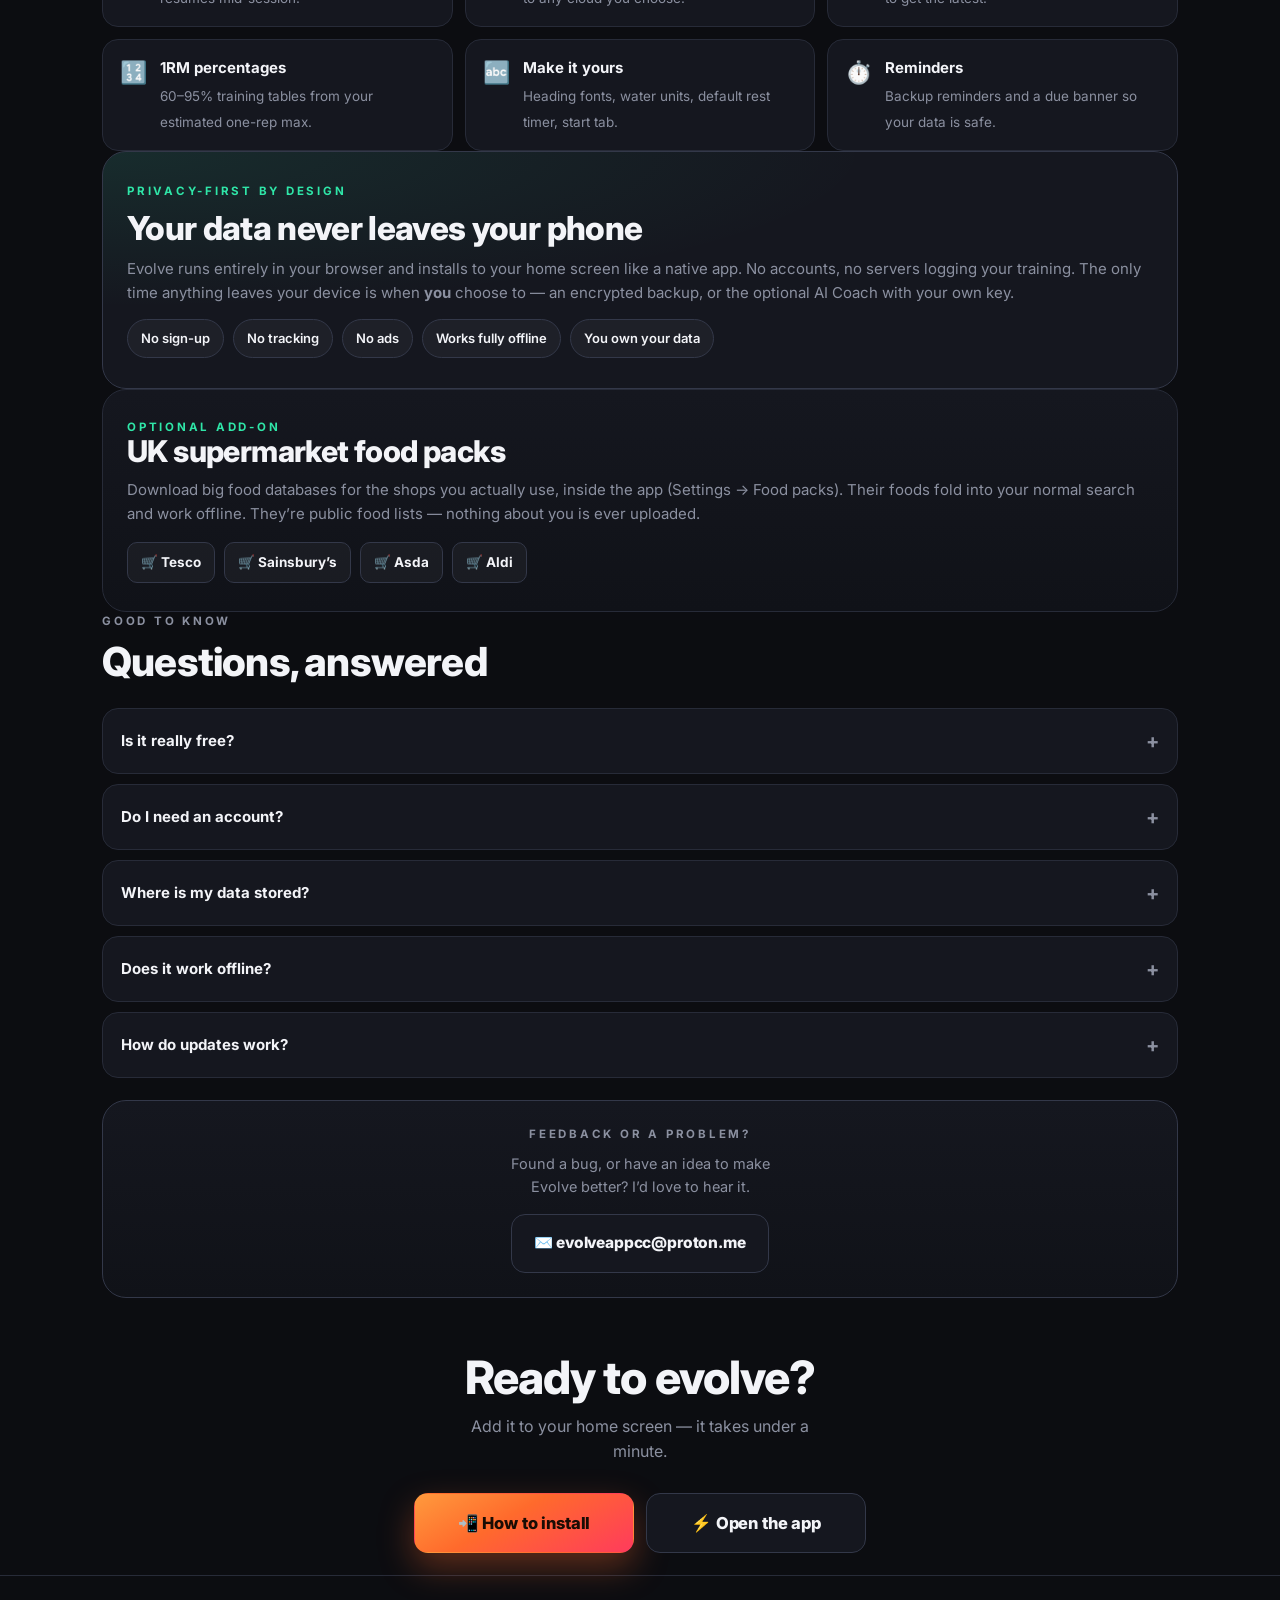
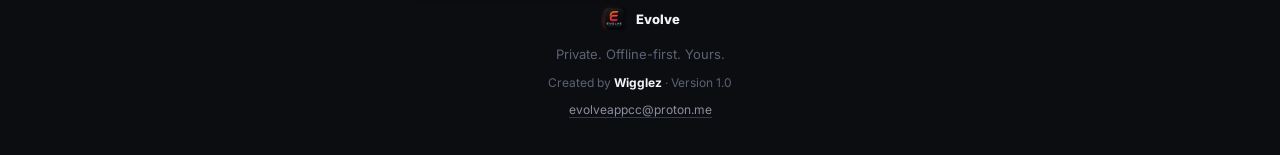
==== commit fdbd7fbd: "Add files via upload" ====
--- a/index.html
+++ b/index.html
@@ -8,328 +8,170 @@
 <meta name="theme-color" content="#0C0D11" />
 <link rel="icon" href="favicon.png" />
 <link rel="apple-touch-icon" href="apple-touch-icon.png" />
-
-<!-- Open Graph / social preview -->
 <meta property="og:title" content="Evolve — Train smarter. Become next." />
-<meta property="og:description" content="A private, offline-first gym &amp; nutrition tracker that lives entirely on your phone. No accounts, no ads, no servers." />
+<meta property="og:description" content="A private, offline-first gym &amp; nutrition tracker that lives entirely on your phone." />
 <meta property="og:type" content="website" />
 <meta property="og:image" content="icon-512.png" />
 <meta name="twitter:card" content="summary" />
-
 <link rel="preconnect" href="https://fonts.googleapis.com" />
 <link rel="preconnect" href="https://fonts.gstatic.com" crossorigin />
 <link href="https://fonts.googleapis.com/css2?family=Inter:wght@400;500;600;700;800;900&display=swap" rel="stylesheet" />
-
+<link rel="stylesheet" href="site.css" />
 <style>
-  /* ============================================================
-     Brand tokens — pulled directly from the Evolve app (styles.css)
-     so the site and the app read as one product.
-     ============================================================ */
-  :root{
-    --ink:#0C0D11; --ink2:#101218;
-    --surface:#15171F; --surface2:#1C1F2A; --surface3:#232735;
-    --line:#272B38; --line2:#333849;
-    --text:#F3F4F8; --muted:#8B90A0; --muted2:#5C6273;
-    --strength:#FF6A2C; --strength2:#FF9A3D;   /* Train  */
-    --fuel:#2FE6A8;     --fuel2:#37E0C4;        /* Fuel   */
-    --blue:#5AA9FF;                              /* Progress */
-    --gold:#FFC857;
-    --grad-brand:linear-gradient(120deg,var(--strength),var(--fuel));
-    --grad-e:linear-gradient(150deg,var(--strength2) 0%,var(--strength) 42%,#FF3B5C 100%);
-    --r:16px; --r-sm:11px; --r-lg:24px;
-    --safe-t:env(safe-area-inset-top,0px);
-    --safe-b:env(safe-area-inset-bottom,0px);
-    --maxw:1080px;
-  }
-
-  *{box-sizing:border-box;-webkit-tap-highlight-color:transparent}
-  html{scroll-behavior:smooth}
-  @media (prefers-reduced-motion:reduce){html{scroll-behavior:auto}}
-  body{
-    margin:0;background:var(--ink);color:var(--text);
-    font-family:"Inter",-apple-system,BlinkMacSystemFont,"Segoe UI",Roboto,sans-serif;
-    line-height:1.6;-webkit-font-smoothing:antialiased;text-rendering:optimizeLegibility;
-    overflow-x:hidden;
-  }
-  a{color:inherit;text-decoration:none}
-  h1,h2,h3{margin:0;font-weight:800;letter-spacing:-0.02em;line-height:1.05}
-  p{margin:0}
-  .wrap{width:100%;max-width:var(--maxw);margin:0 auto;padding:0 22px}
-  .eyebrow{
-    font-size:11.5px;letter-spacing:.24em;text-transform:uppercase;
-    font-weight:700;color:var(--muted);
-  }
-  /* the three-dot rhythm from the logo's TRAIN · FUEL · PROGRESS — used as
-     a recurring structural mark, since the app really is these three pillars */
-  .dot{display:inline-block;width:6px;height:6px;border-radius:50%;vertical-align:middle}
-  .dot.t{background:var(--strength)} .dot.f{background:var(--fuel)} .dot.p{background:var(--blue)}
-
-  /* ---------------- ambient background orbs ---------------- */
-  .orbs{position:fixed;inset:0;z-index:0;pointer-events:none;overflow:hidden}
-  .orb{position:absolute;border-radius:50%;filter:blur(90px);opacity:.5}
-  .orb.o1{width:380px;height:380px;top:-120px;right:-90px;background:var(--strength);opacity:.34}
-  .orb.o2{width:340px;height:340px;top:38%;left:-140px;background:var(--fuel);opacity:.16}
-  .orb.o3{width:300px;height:300px;bottom:-120px;right:-60px;background:var(--blue);opacity:.14}
-  .content{position:relative;z-index:1}
-
-  /* ---------------- sticky top bar ---------------- */
-  header.bar{
-    position:sticky;top:0;z-index:50;
-    padding-top:var(--safe-t);
-    background:rgba(12,13,17,.72);backdrop-filter:blur(14px);
-    border-bottom:1px solid var(--line);
-  }
-  .bar-in{display:flex;align-items:center;justify-content:space-between;height:60px}
-  .brand{display:flex;align-items:center;gap:10px;font-weight:800;letter-spacing:-.01em}
-  .brand img{width:30px;height:30px;border-radius:8px}
-  .brand span{font-size:18px}
-  .bar .cta-sm{
-    font-size:14px;font-weight:700;padding:9px 16px;border-radius:999px;
-    background:var(--grad-e);color:#1a0c04;
-  }
-
-  /* ---------------- hero ---------------- */
-  .hero{padding:54px 0 30px;text-align:center}
-  .hero .logo{
-    width:96px;height:96px;border-radius:24px;margin:0 auto 22px;display:block;
-    box-shadow:0 18px 50px rgba(255,106,44,.28),0 0 0 1px var(--line2);
-    animation:logoIn .7s cubic-bezier(.2,.7,.3,1) both;
-  }
-  @keyframes logoIn{from{opacity:0;transform:translateY(14px) scale(.94)}to{opacity:1;transform:none}}
-  .hero h1{font-size:clamp(36px,9vw,60px);font-weight:900;letter-spacing:-.035em}
-  .hero h1 .grad{
-    background:var(--grad-e);-webkit-background-clip:text;background-clip:text;color:transparent;
-  }
-  .hero .tag{
-    margin:14px auto 0;max-width:30ch;font-size:clamp(16px,4.4vw,19px);
-    color:var(--muted);font-weight:500;
-  }
-  .pillrow{display:flex;align-items:center;justify-content:center;gap:9px;margin:20px 0 6px;
-    font-size:12.5px;letter-spacing:.18em;text-transform:uppercase;font-weight:700;color:var(--muted)}
-  .pillrow b{color:var(--text);font-weight:700}
-
-  .cta-row{display:flex;flex-direction:column;gap:12px;margin:30px auto 0;max-width:340px}
-  .btn{
-    display:flex;align-items:center;justify-content:center;gap:9px;
-    font-size:16.5px;font-weight:800;letter-spacing:-.01em;
-    padding:16px 22px;border-radius:14px;border:1px solid transparent;cursor:pointer;
-    transition:transform .14s ease, box-shadow .2s ease;
-  }
-  .btn:active{transform:translateY(1px) scale(.99)}
-  .btn-primary{background:var(--grad-e);color:#1a0c04;box-shadow:0 12px 30px rgba(255,106,44,.32)}
-  .btn-ghost{background:var(--surface);color:var(--text);border-color:var(--line2)}
+  /* landing-only hero */
+  .hero{padding:30px 0 8px;text-align:center}
+  .hero h1{font-size:clamp(40px,11vw,76px);font-weight:900;letter-spacing:-.04em;margin-top:8px}
+  .hero h1 .grad{background:var(--grad-e);-webkit-background-clip:text;background-clip:text;color:transparent}
+  .hero .tag{margin:16px auto 0;max-width:24ch;font-size:clamp(16px,4.6vw,20px);color:var(--muted);font-weight:500}
+  .pillrow{display:flex;align-items:center;justify-content:center;gap:9px;margin:20px 0 4px;
+    font-size:12.5px;letter-spacing:.18em;text-transform:uppercase;font-weight:800;color:var(--muted)}
+  .pillrow b{color:var(--text)}
+  .hero .cta-row{margin-top:28px}
   .reassure{margin-top:18px;font-size:13px;color:var(--muted2);display:flex;gap:14px;justify-content:center;flex-wrap:wrap}
   .reassure span{display:inline-flex;align-items:center;gap:6px}
-
-  /* ---------------- section frame ---------------- */
-  section{padding:46px 0;scroll-margin-top:74px}
-  a[id]{scroll-margin-top:74px}
-  .sec-head{margin-bottom:26px}
-  .sec-head h2{font-size:clamp(26px,6.6vw,38px);margin-top:10px}
-  .sec-head p{color:var(--muted);margin-top:10px;max-width:46ch;font-size:15.5px}
-
-  /* ---------------- the three pillars ---------------- */
-  .pillars{display:grid;gap:14px}
-  .pillar{
-    background:linear-gradient(180deg,var(--surface),var(--ink2));
-    border:1px solid var(--line);border-radius:var(--r-lg);padding:22px;
-    position:relative;overflow:hidden;
-  }
-  .pillar::before{content:"";position:absolute;inset:0 0 auto 0;height:3px}
-  .pillar.t::before{background:linear-gradient(90deg,var(--strength2),var(--strength))}
-  .pillar.f::before{background:linear-gradient(90deg,var(--fuel2),var(--fuel))}
-  .pillar.p::before{background:linear-gradient(90deg,var(--blue),#8fc4ff)}
-  .pillar .pk{display:flex;align-items:center;gap:10px;margin-bottom:12px}
-  .pillar .pk .ico{font-size:22px}
-  .pillar .pk .lab{font-size:12px;letter-spacing:.18em;text-transform:uppercase;font-weight:800}
-  .pillar.t .lab{color:var(--strength)} .pillar.f .lab{color:var(--fuel)} .pillar.p .lab{color:var(--blue)}
-  .pillar h3{font-size:21px;margin-bottom:8px}
-  .pillar ul{margin:10px 0 0;padding:0;list-style:none}
-  .pillar li{position:relative;padding-left:22px;margin:7px 0;color:var(--muted);font-size:14.5px}
-  .pillar li b{color:var(--text);font-weight:600}
-  .pillar li::before{content:"";position:absolute;left:2px;top:9px;width:7px;height:7px;border-radius:50%;background:currentColor;opacity:.5}
-  .pillar.t li::before{background:var(--strength)} .pillar.f li::before{background:var(--fuel)} .pillar.p li::before{background:var(--blue)}
-
-  /* ---------------- feature grid ---------------- */
-  .feat-grid{display:grid;gap:12px;grid-template-columns:1fr}
-  .feat{
-    display:flex;gap:13px;align-items:flex-start;
-    background:var(--surface);border:1px solid var(--line);border-radius:var(--r);padding:16px 17px;
-  }
-  .feat .fi{font-size:22px;flex:0 0 auto;line-height:1.2}
-  .feat b{display:block;font-size:15px;font-weight:700;margin-bottom:3px}
-  .feat span{color:var(--muted);font-size:13.5px;line-height:1.5}
-
-  /* ---------------- privacy band ---------------- */
-  .privacy{
-    background:radial-gradient(130% 120% at 0% 0%,rgba(47,230,168,.10),transparent 55%),var(--surface);
-    border:1px solid var(--line2);border-radius:var(--r-lg);padding:28px 22px;
-  }
-  .privacy .eyebrow{color:var(--fuel)}
-  .privacy h2{font-size:clamp(24px,6vw,32px);margin:10px 0 12px}
-  .privacy p{color:var(--muted);font-size:15px;margin-bottom:14px}
-  .privacy .chips{display:flex;flex-wrap:wrap;gap:9px;margin-top:4px}
-  .privacy .chips span{
-    font-size:13px;font-weight:600;color:var(--text);
-    background:rgba(255,255,255,.04);border:1px solid var(--line2);border-radius:999px;padding:8px 13px;
-  }
-
-  /* ---------------- install ---------------- */
-  .install .tabs{display:flex;gap:8px;background:var(--surface);border:1px solid var(--line);
-    border-radius:999px;padding:5px;margin-bottom:20px;max-width:320px}
-  .install .tab{flex:1;text-align:center;font-size:14.5px;font-weight:700;color:var(--muted);
-    padding:11px 10px;border-radius:999px;cursor:pointer;transition:.18s;border:none;background:none;font-family:inherit}
-  .install .tab.on{background:var(--grad-e);color:#1a0c04}
-  .steps{counter-reset:step;display:grid;gap:12px}
-  .steps.hidden{display:none}
-  .step{display:flex;gap:15px;align-items:flex-start;
-    background:var(--surface);border:1px solid var(--line);border-radius:var(--r);padding:16px 18px}
-  .step::before{
-    counter-increment:step;content:counter(step);
-    flex:0 0 auto;width:30px;height:30px;border-radius:50%;
-    display:flex;align-items:center;justify-content:center;
-    font-weight:800;font-size:15px;color:#1a0c04;background:var(--grad-e);
-  }
-  .step div b{display:block;font-size:15px;margin-bottom:2px}
-  .step div span{color:var(--muted);font-size:13.5px}
-  .step .kbd{display:inline-block;background:var(--surface3);border:1px solid var(--line2);
-    border-radius:7px;padding:1px 7px;font-size:12.5px;font-weight:600;color:var(--text);margin:0 1px}
-  .install-note{margin-top:16px;font-size:13px;color:var(--muted2);text-align:center}
-
-  /* ---------------- food packs ---------------- */
-  .packs{background:linear-gradient(180deg,var(--surface),var(--ink2));
-    border:1px solid var(--line);border-radius:var(--r-lg);padding:26px 22px}
-  .packs .shops{display:flex;flex-wrap:wrap;gap:9px;margin:16px 0 4px}
-  .packs .shops span{font-size:13.5px;font-weight:700;background:rgba(255,255,255,.04);
-    border:1px solid var(--line2);border-radius:10px;padding:9px 13px}
-  .packs h2{font-size:clamp(22px,5.6vw,30px)}
-  .packs p{color:var(--muted);font-size:15px;margin-top:10px}
-
-  /* ---------------- FAQ ---------------- */
-  .faq details{
-    background:var(--surface);border:1px solid var(--line);border-radius:var(--r);
-    margin-bottom:10px;overflow:hidden;
-  }
-  .faq summary{
-    list-style:none;cursor:pointer;padding:16px 18px;font-weight:700;font-size:15px;
-    display:flex;justify-content:space-between;align-items:center;gap:12px;
-  }
-  .faq summary::-webkit-details-marker{display:none}
-  .faq summary .pl{color:var(--muted);font-size:20px;transition:transform .2s;flex:0 0 auto}
-  .faq details[open] summary .pl{transform:rotate(45deg)}
-  .faq .ans{padding:0 18px 16px;color:var(--muted);font-size:14px;line-height:1.65}
-  .faq .ans b{color:var(--text);font-weight:600}
-  .contact{margin-top:22px;text-align:center;background:linear-gradient(180deg,var(--surface),var(--ink2));
-    border:1px solid var(--line2);border-radius:var(--r-lg);padding:24px 22px}
-  .contact p{color:var(--muted);font-size:14.5px;margin:8px auto 16px;max-width:34ch}
-  .contact-btn{display:inline-flex;max-width:340px;margin:0 auto;font-size:15.5px}
-
-  /* ---------------- final CTA + footer ---------------- */
-  .final{text-align:center;padding:54px 0 20px}
-  .final h2{font-size:clamp(26px,6.8vw,40px)}
-  .final p{color:var(--muted);margin:12px auto 0;max-width:34ch}
-  .final .cta-row{margin-top:26px}
-  footer{border-top:1px solid var(--line);padding:30px 0 calc(34px + var(--safe-b));text-align:center;color:var(--muted2);font-size:13px}
-  footer .fbrand{display:flex;align-items:center;justify-content:center;gap:9px;margin-bottom:12px;color:var(--text);font-weight:800}
-  footer .fbrand img{width:26px;height:26px;border-radius:7px}
-  footer a{color:var(--muted);border-bottom:1px solid var(--line2)}
-  footer .ver{margin-top:8px;font-size:12px}
-
-  /* reveal on scroll */
-  .reveal{opacity:0;transform:translateY(18px);transition:opacity .6s ease,transform .6s ease}
-  .reveal.in{opacity:1;transform:none}
-  @media (prefers-reduced-motion:reduce){
-    .reveal{opacity:1;transform:none;transition:none}
-    .hero .logo{animation:none}
-  }
-
-  @media(min-width:620px){
-    .pillars{grid-template-columns:repeat(3,1fr)}
-    .feat-grid{grid-template-columns:1fr 1fr}
-    .cta-row{flex-direction:row;justify-content:center;max-width:none}
-    .cta-row .btn{min-width:210px}
-  }
-  @media(min-width:820px){
-    .feat-grid{grid-template-columns:repeat(3,1fr)}
+  .phone-stage{margin:34px auto 0;perspective:1000px}
+  @media(min-width:880px){
+    .hero{display:grid;grid-template-columns:1.1fr .9fr;align-items:center;text-align:left;gap:30px;padding:40px 0}
+    .hero .pillrow,.hero .reassure{justify-content:flex-start}
+    .hero .cta-row{margin-left:0}
+    .phone-stage{margin-top:0}
   }
 </style>
 </head>
 <body>
 <div class="orbs"><div class="orb o1"></div><div class="orb o2"></div><div class="orb o3"></div></div>
-
 <div class="content">
 
-  <!-- ===================== TOP BAR ===================== -->
   <header class="bar">
     <div class="wrap bar-in">
       <a class="brand" href="#top"><img src="icon-512.png" alt="Evolve logo" /><span>Evolve</span></a>
-      <a class="cta-sm" href="#install">Install</a>
+      <a class="cta-sm" href="install.html">Install</a>
     </div>
   </header>
 
-  <!-- ===================== HERO ===================== -->
   <a id="top"></a>
   <div class="hero wrap">
-    <img class="logo" src="icon-512.png" alt="Evolve app icon" />
-    <h1>Train smarter.<br /><span class="grad">Become next.</span></h1>
-    <p class="tag">A private gym &amp; nutrition tracker that lives entirely on your phone.</p>
-    <div class="pillrow">
-      <span class="dot t"></span><b>Train</b>
-      <span class="dot f"></span><b>Fuel</b>
-      <span class="dot p"></span><b>Progress</b>
-    </div>
-    <div class="cta-row">
-      <a class="btn btn-primary" href="#install">📲 How to install</a>
-    </div>
-    <div class="reassure">
-      <span><span class="dot f"></span> No account needed</span>
-      <span><span class="dot f"></span> Works offline</span>
-      <span><span class="dot f"></span> Free, no ads</span>
+    <div class="hero-copy">
+      <div class="eyebrow reveal">Gym &amp; nutrition · on your phone</div>
+      <h1 class="reveal d1">Train smarter.<br /><span class="grad">Become next.</span></h1>
+      <p class="tag reveal d2">A private gym &amp; nutrition tracker that lives entirely on your phone.</p>
+      <div class="pillrow reveal d2">
+        <span class="dot t"></span><b>Train</b>
+        <span class="dot f"></span><b>Fuel</b>
+        <span class="dot p"></span><b>Progress</b>
+      </div>
+      <div class="cta-row reveal d3">
+        <a class="btn btn-primary" href="https://wigglez-sudo.github.io/EvolveApp/" target="_blank" rel="noopener">⚡ Open the app</a>
+        <a class="btn btn-ghost" href="install.html">📲 How to install</a>
+      </div>
+      <div class="reassure reveal d3">
+        <span><span class="dot f"></span> No account</span>
+        <span><span class="dot f"></span> Works offline</span>
+        <span><span class="dot f"></span> Free, no ads</span>
+      </div>
+    </div>
+    <div class="phone-stage reveal d2">
+      <div class="phone float" id="phone">
+        <div class="phone-screen">
+          <div class="phone-island"></div>
+          <!-- TRAIN -->
+          <div class="scr scr-t on" data-scr="0">
+            <div class="scr-eyebrow">Today · Push day</div>
+            <div class="scr-title">Workout</div>
+            <div class="ex-row done"><span class="chk"></span>Bench press <span class="sets">3×8</span></div>
+            <div class="ex-row done"><span class="chk"></span>Incline DB press <span class="sets">3×10</span></div>
+            <div class="ex-row"><span class="chk"></span>Cable fly <span class="sets">3×12</span></div>
+            <div class="ex-row"><span class="chk"></span>Triceps pushdown <span class="sets">3×15</span></div>
+            <div class="ex-row"><span class="chk"></span>Overhead press <span class="sets">3×8</span></div>
+          </div>
+          <!-- FUEL -->
+          <div class="scr scr-f" data-scr="1">
+            <div class="scr-eyebrow">Today · Fuel</div>
+            <div class="scr-title">Calories</div>
+            <div class="ring-wrap">
+              <svg class="ring" width="150" height="150" viewBox="0 0 110 110">
+                <circle class="bg" cx="55" cy="55" r="46"></circle>
+                <circle class="fg" cx="55" cy="55" r="46"></circle>
+              </svg>
+              <div class="ring-c"><b>1,840</b><span>of 2,400 kcal</span></div>
+            </div>
+            <div class="macro">
+              <div><b>148g</b><span>Protein</span></div>
+              <div><b>196g</b><span>Carbs</span></div>
+              <div><b>58g</b><span>Fat</span></div>
+            </div>
+          </div>
+          <!-- PROGRESS -->
+          <div class="scr scr-p" data-scr="2">
+            <div class="scr-eyebrow">This month · Progress</div>
+            <div class="scr-title">Volume</div>
+            <div class="bars">
+              <i style="--h:42%"></i><i style="--h:58%"></i><i style="--h:50%"></i>
+              <i style="--h:71%"></i><i style="--h:64%"></i><i style="--h:88%"></i><i style="--h:100%"></i>
+            </div>
+            <div class="prog-stat">
+              <div><b>12</b><span>Day streak</span></div>
+              <div><b>+14%</b><span>Volume</span></div>
+              <div><b>5</b><span>New PRs</span></div>
+            </div>
+          </div>
+        </div>
+      </div>
+      <div class="phone-dots" id="dots"><b class="on"></b><b></b><b></b></div>
     </div>
   </div>
 
-  <!-- ===================== WHAT IS IT (pillars) ===================== -->
+  <!-- ticker -->
+  <div class="ticker reveal">
+    <div class="ticker-track">
+      <span>Private</span><span>Offline-first</span><span>No accounts</span><span>No ads</span><span>Encrypted backups</span><span>AI Coach</span><span>Food packs</span><span>Your data, yours</span>
+      <span>Private</span><span>Offline-first</span><span>No accounts</span><span>No ads</span><span>Encrypted backups</span><span>AI Coach</span><span>Food packs</span><span>Your data, yours</span>
+    </div>
+  </div>
+
+  <!-- pillars (horizontal carousel) -->
   <section class="wrap">
     <div class="sec-head reveal">
       <div class="eyebrow">What Evolve does</div>
       <h2>Three things, done properly</h2>
-      <p>One app for your whole training life — built around the same three pillars as the logo on your home screen.</p>
-    </div>
-    <div class="pillars">
-      <div class="pillar t reveal">
-        <div class="pk"><span class="ico">🏋️</span><span class="lab">Train</span></div>
-        <h3>Plan &amp; log every session</h3>
-        <ul>
-          <li>Auto-build a workout by <b>muscle group</b>, or mix several into a mega session</li>
-          <li><b>Programs</b> — multi-day plans like Push / Pull / Legs, started in one tap</li>
-          <li>Supersets, <b>plate calculator</b>, warm-up sets and a rest timer</li>
-          <li>Sets <b>pre-fill</b> your usual weight &amp; reps — just tap to confirm</li>
-        </ul>
-      </div>
-      <div class="pillar f reveal">
-        <div class="pk"><span class="ico">🍽️</span><span class="lab">Fuel</span></div>
-        <h3>Fast food &amp; macro logging</h3>
-        <ul>
-          <li><b>Plate-based logger</b> — stack several foods, then log them all at once</li>
-          <li>Calories, protein, carbs and fat with smart <b>portion sizes</b></li>
-          <li>Recents, favourites and <b>repeat-a-meal</b> for one-tap entries</li>
-          <li>Optional <b>UK supermarket food packs</b> fold into your search</li>
-        </ul>
-      </div>
-      <div class="pillar p reveal">
-        <div class="pk"><span class="ico">📈</span><span class="lab">Progress</span></div>
-        <h3>See it actually change</h3>
-        <ul>
-          <li>Personal records, estimated <b>1RM</b> and training-percentage tables</li>
-          <li>Streaks, volume and trends across weeks</li>
-          <li>Private <b>progress photos</b>, stored on-device only</li>
-          <li><b>CSV export</b> of your workouts and food, any time</li>
-        </ul>
-      </div>
-    </div>
-  </section>
-
-  <!-- ===================== FEATURE GRID ===================== -->
+      <p>One app for your whole training life — swipe through the three pillars.</p>
+    </div>
+  </section>
+  <div class="rail" id="rail">
+    <div class="pcard t reveal"><div class="glow"></div>
+      <div class="pk"><span class="ic">🏋️</span><span class="lab">Train</span></div>
+      <h3>Plan &amp; log every session</h3>
+      <ul>
+        <li>Auto-build by <b>muscle group</b>, or mix a mega session</li>
+        <li><b>Programs</b> — PPL, Upper/Lower, Full Body</li>
+        <li>Supersets, <b>plate calculator</b>, rest timer</li>
+        <li>Sets <b>pre-fill</b> — just tap to confirm</li>
+      </ul>
+    </div>
+    <div class="pcard f reveal d1"><div class="glow"></div>
+      <div class="pk"><span class="ic">🍽️</span><span class="lab">Fuel</span></div>
+      <h3>Fast food &amp; macro logging</h3>
+      <ul>
+        <li><b>Plate-based logger</b> — log several foods at once</li>
+        <li>Calories &amp; macros with smart <b>portions</b></li>
+        <li>Recents, favourites, <b>repeat-a-meal</b></li>
+        <li>Optional <b>UK supermarket food packs</b></li>
+      </ul>
+    </div>
+    <div class="pcard p reveal d2"><div class="glow"></div>
+      <div class="pk"><span class="ic">📈</span><span class="lab">Progress</span></div>
+      <h3>See it actually change</h3>
+      <ul>
+        <li>PRs, estimated <b>1RM</b> &amp; % tables</li>
+        <li>Streaks, volume and trends over weeks</li>
+        <li>Private <b>progress photos</b>, on-device</li>
+        <li><b>CSV export</b> any time</li>
+      </ul>
+    </div>
+  </div>
+  <div class="rail-hint reveal">Swipe <span class="sw">→</span></div>
+
+  <!-- features -->
   <section class="wrap">
     <div class="sec-head reveal">
       <div class="eyebrow">Everything inside</div>
@@ -337,111 +179,69 @@
       <p>The tools serious lifters ask for — without accounts, ads or a subscription.</p>
     </div>
     <div class="feat-grid">
-      <div class="feat reveal"><span class="fi">🤖</span><div><b>AI Coach</b><span>Generate a ready-to-use workout, then start it or save it. Uses your own free API key — optional.</span></div></div>
-      <div class="feat reveal"><span class="fi">💾</span><div><b>Saved workouts</b><span>Star any session or a Coach-built one and reuse it from a dedicated section in Train.</span></div></div>
-      <div class="feat reveal"><span class="fi">📋</span><div><b>Routines &amp; templates</b><span>Build multi-day programs from PPL, Upper/Lower or Full-Body starters.</span></div></div>
-      <div class="feat reveal"><span class="fi">🏃</span><div><b>Cardio timer</b><span>A ready screen that waits for you to start, and resumes if you reopen mid-session.</span></div></div>
-      <div class="feat reveal"><span class="fi">🔒</span><div><b>Encrypted backups</b><span>Password-locked backup files you save or share to any cloud you choose.</span></div></div>
-      <div class="feat reveal"><span class="fi">🔄</span><div><b>In-app updates</b><span>An “Update available” banner — one tap to get the latest version.</span></div></div>
-      <div class="feat reveal"><span class="fi">🔢</span><div><b>1RM percentages</b><span>60–95% training tables built from your estimated one-rep max.</span></div></div>
-      <div class="feat reveal"><span class="fi">🔤</span><div><b>Make it yours</b><span>Heading-font choices, water units, default rest timer, start tab and more.</span></div></div>
-      <div class="feat reveal"><span class="fi">⏱️</span><div><b>Reminders</b><span>Backup reminders and a due banner so your data is always safe.</span></div></div>
-    </div>
-  </section>
-
-  <!-- ===================== PRIVACY ===================== -->
+      <div class="feat reveal"><span class="fi">🤖</span><div><b>AI Coach</b><span>Generate a ready-to-use workout, then start or save it. Your own free key — optional.</span></div></div>
+      <div class="feat reveal d1"><span class="fi">💾</span><div><b>Saved workouts</b><span>Star any session or a Coach-built one and reuse it from Train.</span></div></div>
+      <div class="feat reveal d2"><span class="fi">📋</span><div><b>Routines &amp; templates</b><span>Multi-day programs from PPL, Upper/Lower or Full-Body starters.</span></div></div>
+      <div class="feat reveal"><span class="fi">🏃</span><div><b>Cardio timer</b><span>A ready screen that waits for you, and resumes mid-session.</span></div></div>
+      <div class="feat reveal d1"><span class="fi">🔒</span><div><b>Encrypted backups</b><span>Password-locked files you save or share to any cloud you choose.</span></div></div>
+      <div class="feat reveal d2"><span class="fi">🔄</span><div><b>In-app updates</b><span>An “Update available” banner — one tap to get the latest.</span></div></div>
+      <div class="feat reveal"><span class="fi">🔢</span><div><b>1RM percentages</b><span>60–95% training tables from your estimated one-rep max.</span></div></div>
+      <div class="feat reveal d1"><span class="fi">🔤</span><div><b>Make it yours</b><span>Heading fonts, water units, default rest timer, start tab.</span></div></div>
+      <div class="feat reveal d2"><span class="fi">⏱️</span><div><b>Reminders</b><span>Backup reminders and a due banner so your data is safe.</span></div></div>
+    </div>
+  </section>
+
+  <!-- privacy -->
   <section class="wrap">
     <div class="privacy reveal">
       <div class="eyebrow">Privacy-first by design</div>
       <h2>Your data never leaves your phone</h2>
-      <p>Evolve runs entirely in your browser and installs to your home screen like a native app. There are no accounts and no servers logging your training. The only time anything leaves your device is when <b>you</b> choose to — saving an encrypted backup, or using the optional AI Coach with your own key.</p>
+      <p>Evolve runs entirely in your browser and installs to your home screen like a native app. No accounts, no servers logging your training. The only time anything leaves your device is when <b>you</b> choose to — an encrypted backup, or the optional AI Coach with your own key.</p>
       <div class="chips">
-        <span>No sign-up</span>
-        <span>No tracking</span>
-        <span>No ads</span>
-        <span>Works fully offline</span>
-        <span>You own your data</span>
-      </div>
-    </div>
-  </section>
-
-  <!-- ===================== INSTALL ===================== -->
-  <a id="install"></a>
-  <section class="wrap install">
-    <div class="sec-head reveal">
-      <div class="eyebrow">Get it on your phone</div>
-      <h2>Install in under a minute</h2>
-      <p>Evolve is a web app, so there’s no App Store or Play Store — you add it straight to your home screen, where it opens full-screen like any other app.</p>
-    </div>
-
-    <div class="tabs reveal" role="tablist">
-      <button class="tab on" data-os="ios" role="tab">iPhone / iPad</button>
-      <button class="tab" data-os="android" role="tab">Android</button>
-    </div>
-
-    <!-- iOS -->
-    <div class="steps" id="ios-steps">
-      <div class="step reveal"><div><b>Open this site in Safari</b><span>On iPhone, installing only works from <b>Safari</b> — not Chrome. If you’re reading this in another app, open <b>evolveapp.cc</b> in Safari first.</span></div></div>
-      <div class="step reveal"><div><b>Tap the Share button</b><span>It’s the <span class="kbd">⬆️ square with an arrow</span> at the bottom (or top) of Safari.</span></div></div>
-      <div class="step reveal"><div><b>Choose “Add to Home Screen”</b><span>Scroll the share sheet until you see <span class="kbd">Add to Home Screen</span> and tap it.</span></div></div>
-      <div class="step reveal"><div><b>Tap “Add”</b><span>Confirm in the top-right. The Evolve icon now sits on your home screen.</span></div></div>
-      <div class="step reveal"><div><b>Open it from the icon</b><span>Launch Evolve from the home screen so it runs full-screen and works offline.</span></div></div>
-    </div>
-
-    <!-- Android -->
-    <div class="steps hidden" id="android-steps">
-      <div class="step reveal"><div><b>Open this site in Chrome</b><span>Make sure you’re viewing <b>evolveapp.cc</b> in <b>Chrome</b> (or your default browser).</span></div></div>
-      <div class="step reveal"><div><b>Look for the install prompt</b><span>A banner may appear automatically — tap <span class="kbd">Install</span>. If it does, you’re done.</span></div></div>
-      <div class="step reveal"><div><b>Or open the ⋮ menu</b><span>Tap the three dots, top-right.</span></div></div>
-      <div class="step reveal"><div><b>Tap “Install app”</b><span>Choose <span class="kbd">Install app</span> (or <span class="kbd">Add to Home screen</span>), then confirm.</span></div></div>
-      <div class="step reveal"><div><b>Open it from the icon</b><span>Launch Evolve from your home screen for the full-screen, offline experience.</span></div></div>
-    </div>
-
-    <p class="install-note">Once it’s on your home screen, open Evolve from its icon — it runs full-screen and works offline.</p>
-  </section>
-
-  <!-- ===================== FOOD PACKS ===================== -->
+        <span>No sign-up</span><span>No tracking</span><span>No ads</span><span>Works fully offline</span><span>You own your data</span>
+      </div>
+    </div>
+  </section>
+
+  <!-- food packs -->
   <section class="wrap">
     <div class="packs reveal">
-      <div class="eyebrow" style="color:var(--fuel)">Optional add-on</div>
+      <div class="eyebrow">Optional add-on</div>
       <h2>UK supermarket food packs</h2>
-      <p>Download big food databases for the shops you actually use, straight inside the app (Settings → Food packs). Their foods fold into your normal search and work offline afterwards. They’re public food lists — nothing about you is ever uploaded.</p>
-      <div class="shops">
-        <span>🛒 Tesco</span><span>🛒 Sainsbury’s</span><span>🛒 Asda</span><span>🛒 Aldi</span>
-      </div>
-    </div>
-  </section>
-
-  <!-- ===================== FAQ ===================== -->
+      <p>Download big food databases for the shops you actually use, inside the app (Settings → Food packs). Their foods fold into your normal search and work offline. They’re public food lists — nothing about you is ever uploaded.</p>
+      <div class="shops"><span>🛒 Tesco</span><span>🛒 Sainsbury’s</span><span>🛒 Asda</span><span>🛒 Aldi</span></div>
+    </div>
+  </section>
+
+  <!-- faq -->
   <section class="wrap faq">
     <div class="sec-head reveal">
       <div class="eyebrow">Good to know</div>
       <h2>Questions, answered</h2>
     </div>
-    <details class="reveal"><summary>Is it really free?<span class="pl">+</span></summary><div class="ans">Yes. Evolve is free, with no ads and no subscription. The only optional thing that could cost money is the AI Coach, and only if you choose a paid model with your own API key — the free options work too.</div></details>
-    <details class="reveal"><summary>Do I need to create an account?<span class="pl">+</span></summary><div class="ans">No. There’s no sign-up and no login. You open the app and start using it — everything is stored on your device.</div></details>
-    <details class="reveal"><summary>Where is my data stored?<span class="pl">+</span></summary><div class="ans"><b>On your phone, only.</b> Evolve has no server collecting your workouts or food. To move data between devices, you create an <b>encrypted backup file</b> and restore it with your password.</div></details>
-    <details class="reveal"><summary>Does it work offline?<span class="pl">+</span></summary><div class="ans">Yes — once you’ve opened it once, Evolve works without a connection. You only need internet to get updates, download food packs, or use the AI Coach.</div></details>
-    <details class="reveal"><summary>Will I lose my data if I close the app?<span class="pl">+</span></summary><div class="ans">No. Your data persists between sessions. It only clears if you reset the app, or delete the browser/app data — which is why the encrypted backup is worth setting up.</div></details>
+    <details class="reveal"><summary>Is it really free?<span class="pl">+</span></summary><div class="ans">Yes. Evolve is free, with no ads and no subscription. The only optional cost is the AI Coach, and only if you pick a paid model with your own API key — the free options work too.</div></details>
+    <details class="reveal"><summary>Do I need an account?<span class="pl">+</span></summary><div class="ans">No. There’s no sign-up and no login. You open the app and start — everything is stored on your device.</div></details>
+    <details class="reveal"><summary>Where is my data stored?<span class="pl">+</span></summary><div class="ans"><b>On your phone, only.</b> To move data between devices, you create an <b>encrypted backup file</b> and restore it with your password.</div></details>
+    <details class="reveal"><summary>Does it work offline?<span class="pl">+</span></summary><div class="ans">Yes — once opened, Evolve works without a connection. You only need internet for updates, food packs, or the AI Coach.</div></details>
     <details class="reveal"><summary>How do updates work?<span class="pl">+</span></summary><div class="ans">When a new version ships, Evolve shows an “Update available” banner. One tap updates it, and your data is preserved.</div></details>
 
     <div class="contact reveal">
       <div class="eyebrow">Feedback or a problem?</div>
       <p>Found a bug, or have an idea to make Evolve better? I’d love to hear it.</p>
-      <a class="btn btn-ghost contact-btn" href="mailto:evolveappcc@proton.me?subject=Evolve%20feedback">✉️ evolveappcc@proton.me</a>
-    </div>
-  </section>
-
-  <!-- ===================== FINAL CTA ===================== -->
+      <a class="btn btn-ghost" href="mailto:evolveappcc@proton.me?subject=Evolve%20feedback">✉️ evolveappcc@proton.me</a>
+    </div>
+  </section>
+
+  <!-- final CTA -->
   <section class="final wrap">
     <h2>Ready to evolve?</h2>
-    <p>Open it now, then add it to your home screen.</p>
+    <p>Add it to your home screen — it takes under a minute.</p>
     <div class="cta-row">
-      <a class="btn btn-primary" href="#install">📲 How to install</a>
-    </div>
-  </section>
-
-  <!-- ===================== FOOTER ===================== -->
+      <a class="btn btn-primary" href="install.html">📲 How to install</a>
+      <a class="btn btn-ghost" href="https://wigglez-sudo.github.io/EvolveApp/" target="_blank" rel="noopener">⚡ Open the app</a>
+    </div>
+  </section>
+
   <footer>
     <div class="wrap">
       <div class="fbrand"><img src="icon-512.png" alt="" />Evolve</div>
@@ -454,30 +254,25 @@
 </div>
 
 <script>
-  /* ---- install tabs: default to the visitor's platform ---- */
-  var isAndroid = /android/i.test(navigator.userAgent);
-  function showOS(os){
-    document.querySelectorAll(".tab").forEach(function(t){ t.classList.toggle("on", t.dataset.os===os); });
-    document.getElementById("ios-steps").classList.toggle("hidden", os!=="ios");
-    document.getElementById("android-steps").classList.toggle("hidden", os!=="android");
-  }
-  document.querySelectorAll(".tab").forEach(function(t){
-    t.addEventListener("click", function(){ showOS(t.dataset.os); });
-  });
-  showOS(isAndroid ? "android" : "ios");
-
-  /* ---- gentle reveal on scroll (respects reduced-motion) ---- */
   var reduce = window.matchMedia("(prefers-reduced-motion:reduce)").matches;
-  if(reduce){
-    document.querySelectorAll(".reveal").forEach(function(el){ el.classList.add("in"); });
-  } else if("IntersectionObserver" in window){
-    var io = new IntersectionObserver(function(entries){
-      entries.forEach(function(e){ if(e.isIntersecting){ e.target.classList.add("in"); io.unobserve(e.target); } });
-    }, {rootMargin:"0px 0px -8% 0px", threshold:0.06});
-    document.querySelectorAll(".reveal").forEach(function(el){ io.observe(el); });
-  } else {
-    document.querySelectorAll(".reveal").forEach(function(el){ el.classList.add("in"); });
-  }
+
+  /* reveal on scroll */
+  if(reduce){ document.querySelectorAll(".reveal").forEach(function(e){e.classList.add("in");}); }
+  else if("IntersectionObserver" in window){
+    var io=new IntersectionObserver(function(es){es.forEach(function(e){if(e.isIntersecting){e.target.classList.add("in");io.unobserve(e.target);}});},{rootMargin:"0px 0px -8% 0px",threshold:.05});
+    document.querySelectorAll(".reveal").forEach(function(e){io.observe(e);});
+  } else { document.querySelectorAll(".reveal").forEach(function(e){e.classList.add("in");}); }
+
+  /* phone screen cycling */
+  (function(){
+    var scrs=document.querySelectorAll("#phone .scr"), dots=document.querySelectorAll("#dots b"), i=0;
+    if(!scrs.length) return;
+    setInterval(function(){
+      scrs[i].classList.remove("on"); dots[i].classList.remove("on");
+      i=(i+1)%scrs.length;
+      scrs[i].classList.add("on"); dots[i].classList.add("on");
+    }, reduce?6000:3200);
+  })();
 </script>
 </body>
 </html>
--- a/site.css
+++ b/site.css
@@ -0,0 +1,194 @@
+/* ============================================================================
+   Evolve — shared site styles (landing + install pages)
+   Brand tokens pulled from the app (styles.css) so site & app are one product.
+   ========================================================================== */
+:root{
+  --ink:#0C0D11; --ink2:#101218;
+  --surface:#15171F; --surface2:#1C1F2A; --surface3:#232735;
+  --line:#272B38; --line2:#333849;
+  --text:#F3F4F8; --muted:#8B90A0; --muted2:#5C6273;
+  --strength:#FF6A2C; --strength2:#FF9A3D;
+  --fuel:#2FE6A8; --fuel2:#37E0C4;
+  --blue:#5AA9FF; --gold:#FFC857;
+  --grad-e:linear-gradient(150deg,var(--strength2) 0%,var(--strength) 42%,#FF3B5C 100%);
+  --r:16px; --r-sm:11px; --r-lg:24px;
+  --safe-t:env(safe-area-inset-top,0px);
+  --safe-b:env(safe-area-inset-bottom,0px);
+  --maxw:1120px;
+}
+*{box-sizing:border-box;-webkit-tap-highlight-color:transparent}
+html{scroll-behavior:smooth}
+body{margin:0;background:var(--ink);color:var(--text);
+  font-family:"Inter",-apple-system,BlinkMacSystemFont,"Segoe UI",Roboto,sans-serif;
+  line-height:1.6;-webkit-font-smoothing:antialiased;text-rendering:optimizeLegibility;overflow-x:hidden}
+a{color:inherit;text-decoration:none}
+h1,h2,h3{margin:0;font-weight:800;letter-spacing:-0.02em;line-height:1.04}
+p{margin:0}
+.wrap{width:100%;max-width:var(--maxw);margin:0 auto;padding:0 22px}
+.eyebrow{font-size:11.5px;letter-spacing:.24em;text-transform:uppercase;font-weight:700;color:var(--muted)}
+.dot{display:inline-block;width:6px;height:6px;border-radius:50%;vertical-align:middle}
+.dot.t{background:var(--strength)} .dot.f{background:var(--fuel)} .dot.p{background:var(--blue)}
+
+.orbs{position:fixed;inset:0;z-index:0;pointer-events:none;overflow:hidden}
+.orb{position:absolute;border-radius:50%;filter:blur(95px)}
+.orb.o1{width:420px;height:420px;top:-140px;right:-100px;background:var(--strength);opacity:.30;animation:drift1 18s ease-in-out infinite}
+.orb.o2{width:380px;height:380px;top:36%;left:-160px;background:var(--fuel);opacity:.14;animation:drift2 22s ease-in-out infinite}
+.orb.o3{width:340px;height:340px;bottom:-140px;right:-80px;background:var(--blue);opacity:.13;animation:drift1 26s ease-in-out infinite reverse}
+@keyframes drift1{0%,100%{transform:translate(0,0)}50%{transform:translate(-40px,40px)}}
+@keyframes drift2{0%,100%{transform:translate(0,0)}50%{transform:translate(50px,-30px)}}
+.content{position:relative;z-index:1}
+
+header.bar{position:sticky;top:0;z-index:60;padding-top:var(--safe-t);
+  background:rgba(12,13,17,.72);backdrop-filter:blur(14px);border-bottom:1px solid var(--line)}
+.bar-in{display:flex;align-items:center;justify-content:space-between;height:62px}
+.brand{display:flex;align-items:center;gap:10px;font-weight:800}
+.brand img{width:30px;height:30px;border-radius:8px}
+.brand span{font-size:18px}
+.cta-sm{font-size:14px;font-weight:700;padding:9px 17px;border-radius:999px;background:var(--grad-e);color:#1a0c04}
+
+.btn{display:inline-flex;align-items:center;justify-content:center;gap:9px;
+  font-size:16.5px;font-weight:800;letter-spacing:-.01em;padding:16px 22px;border-radius:14px;
+  border:1px solid transparent;cursor:pointer;transition:transform .14s ease,box-shadow .25s ease}
+.btn:active{transform:translateY(1px) scale(.99)}
+.btn-primary{background:var(--grad-e);color:#1a0c04;box-shadow:0 14px 34px rgba(255,106,44,.34)}
+.btn-primary:hover{box-shadow:0 18px 44px rgba(255,106,44,.46)}
+.btn-ghost{background:var(--surface);color:var(--text);border-color:var(--line2)}
+.btn.block{display:flex;width:100%}
+
+section{padding:48px 0;scroll-margin-top:76px}
+a[id]{scroll-margin-top:76px}
+.sec-head{margin-bottom:26px}
+.sec-head h2{font-size:clamp(27px,7vw,40px);margin-top:10px}
+.sec-head p{color:var(--muted);margin-top:10px;max-width:48ch;font-size:15.5px}
+
+/* ANIMATED PHONE */
+.phone{position:relative;width:248px;height:512px;margin:0 auto;border-radius:42px;
+  background:linear-gradient(160deg,#202430,#0d0f15);padding:11px;
+  box-shadow:0 40px 90px rgba(0,0,0,.6),0 0 0 1px var(--line2),inset 0 0 0 2px rgba(255,255,255,.03)}
+.phone.float{animation:floaty 6s ease-in-out infinite}
+@keyframes floaty{0%,100%{transform:translateY(0) rotate(-1deg)}50%{transform:translateY(-14px) rotate(1deg)}}
+.phone-screen{position:relative;width:100%;height:100%;border-radius:32px;overflow:hidden;
+  background:radial-gradient(120% 90% at 50% 0%,#15171f,#0a0b0f);border:1px solid #000}
+.phone-island{position:absolute;top:10px;left:50%;transform:translateX(-50%);width:78px;height:20px;background:#000;border-radius:12px;z-index:5}
+.scr{position:absolute;inset:0;padding:40px 16px 16px;opacity:0;transform:scale(1.02);
+  transition:opacity .6s ease,transform .6s ease;display:flex;flex-direction:column;gap:11px}
+.scr.on{opacity:1;transform:scale(1)}
+.scr-eyebrow{font-size:9px;letter-spacing:.18em;text-transform:uppercase;font-weight:800}
+.scr-title{font-size:19px;font-weight:800;letter-spacing:-.02em;margin-bottom:2px}
+.ex-row{display:flex;align-items:center;gap:9px;background:rgba(255,255,255,.04);border:1px solid var(--line);
+  border-radius:12px;padding:9px 11px;font-size:12px;font-weight:600}
+.ex-row .chk{width:18px;height:18px;border-radius:6px;border:2px solid var(--line2);flex:0 0 auto}
+.ex-row.done .chk{background:var(--strength);border-color:var(--strength);position:relative}
+.ex-row.done .chk::after{content:"✓";position:absolute;inset:0;color:#1a0c04;font-size:12px;font-weight:900;display:flex;align-items:center;justify-content:center}
+.ex-row .sets{margin-left:auto;color:var(--muted);font-size:10.5px;font-weight:700}
+.ring-wrap{display:flex;justify-content:center;margin:6px 0;position:relative}
+.ring{transform:rotate(-90deg)}
+.ring .bg{fill:none;stroke:var(--surface3);stroke-width:11}
+.ring .fg{fill:none;stroke:var(--fuel);stroke-width:11;stroke-linecap:round;stroke-dasharray:289;stroke-dashoffset:289;transition:stroke-dashoffset 1.4s ease}
+.scr.on .ring .fg{stroke-dashoffset:86}
+.ring-c{position:absolute;top:34px;left:0;right:0;text-align:center}
+.ring-c b{display:block;font-size:24px;font-weight:900;letter-spacing:-.03em}
+.ring-c span{font-size:9px;color:var(--muted);letter-spacing:.1em;text-transform:uppercase}
+.macro{display:flex;gap:8px;margin-top:auto}
+.macro div{flex:1;background:rgba(255,255,255,.04);border:1px solid var(--line);border-radius:10px;padding:8px;text-align:center}
+.macro b{display:block;font-size:14px;font-weight:800}
+.macro span{font-size:9px;color:var(--muted);text-transform:uppercase;letter-spacing:.08em}
+.bars{display:flex;align-items:flex-end;gap:7px;height:130px;margin-top:8px}
+.bars i{flex:1;background:linear-gradient(180deg,var(--blue),#3a78d0);border-radius:6px 6px 3px 3px;height:8%;transition:height 1s cubic-bezier(.3,.8,.3,1)}
+.scr.on .bars i{height:var(--h)}
+.prog-stat{display:flex;gap:8px;margin-top:auto}
+.prog-stat div{flex:1;background:rgba(255,255,255,.04);border:1px solid var(--line);border-radius:10px;padding:9px;text-align:center}
+.prog-stat b{display:block;font-size:17px;font-weight:900}
+.prog-stat span{font-size:9px;color:var(--muted);text-transform:uppercase;letter-spacing:.07em}
+.scr-t .scr-eyebrow{color:var(--strength)} .scr-f .scr-eyebrow{color:var(--fuel)} .scr-p .scr-eyebrow{color:var(--blue)}
+.phone-dots{display:flex;justify-content:center;gap:7px;margin-top:18px}
+.phone-dots b{width:7px;height:7px;border-radius:50%;background:var(--line2);transition:.3s}
+.phone-dots b.on{background:var(--text);width:20px;border-radius:4px}
+
+.ticker{overflow:hidden;border-top:1px solid var(--line);border-bottom:1px solid var(--line);background:var(--ink2);padding:13px 0;margin-top:6px}
+.ticker-track{display:flex;width:max-content;animation:slide 26s linear infinite}
+.ticker span{font-size:13px;font-weight:800;letter-spacing:.14em;text-transform:uppercase;color:var(--muted);display:inline-flex;align-items:center;gap:38px;padding-right:38px}
+.ticker span::after{content:"●";color:var(--strength);font-size:8px}
+@keyframes slide{from{transform:translateX(0)}to{transform:translateX(-50%)}}
+
+.rail{display:flex;gap:14px;overflow-x:auto;scroll-snap-type:x mandatory;padding:4px 22px 8px;margin:0 -22px;-webkit-overflow-scrolling:touch;scrollbar-width:none}
+.rail::-webkit-scrollbar{display:none}
+.pcard{flex:0 0 84%;max-width:340px;scroll-snap-align:center;border-radius:var(--r-lg);padding:24px;position:relative;overflow:hidden;border:1px solid var(--line);background:linear-gradient(180deg,var(--surface),var(--ink2))}
+.pcard.t{box-shadow:inset 0 2px 0 var(--strength)} .pcard.f{box-shadow:inset 0 2px 0 var(--fuel)} .pcard.p{box-shadow:inset 0 2px 0 var(--blue)}
+.pcard .glow{position:absolute;width:200px;height:200px;border-radius:50%;filter:blur(70px);top:-60px;right:-60px;opacity:.25}
+.pcard.t .glow{background:var(--strength)} .pcard.f .glow{background:var(--fuel)} .pcard.p .glow{background:var(--blue)}
+.pcard .pk{display:flex;align-items:center;gap:9px;margin-bottom:14px;position:relative}
+.pcard .pk .ic{font-size:24px}
+.pcard .pk .lab{font-size:11px;letter-spacing:.18em;text-transform:uppercase;font-weight:800}
+.pcard.t .lab{color:var(--strength)} .pcard.f .lab{color:var(--fuel)} .pcard.p .lab{color:var(--blue)}
+.pcard h3{font-size:21px;margin-bottom:12px;position:relative}
+.pcard ul{margin:0;padding:0;list-style:none;position:relative}
+.pcard li{position:relative;padding-left:20px;margin:8px 0;color:var(--muted);font-size:13.5px}
+.pcard li b{color:var(--text);font-weight:600}
+.pcard li::before{content:"";position:absolute;left:2px;top:8px;width:6px;height:6px;border-radius:50%}
+.pcard.t li::before{background:var(--strength)} .pcard.f li::before{background:var(--fuel)} .pcard.p li::before{background:var(--blue)}
+.rail-hint{text-align:center;font-size:12px;color:var(--muted2);margin-top:12px}
+.rail-hint .sw{animation:nudge 1.6s ease-in-out infinite;display:inline-block}
+@keyframes nudge{0%,100%{transform:translateX(0)}50%{transform:translateX(6px)}}
+
+.feat-grid{display:grid;gap:12px;grid-template-columns:1fr}
+.feat{display:flex;gap:13px;align-items:flex-start;background:var(--surface);border:1px solid var(--line);border-radius:var(--r);padding:16px 17px;transition:transform .18s ease,border-color .18s ease}
+.feat:hover{transform:translateY(-3px);border-color:var(--line2)}
+.feat .fi{font-size:22px;flex:0 0 auto}
+.feat b{display:block;font-size:15px;font-weight:700;margin-bottom:3px}
+.feat span{color:var(--muted);font-size:13.5px;line-height:1.5}
+
+.privacy{background:radial-gradient(130% 120% at 0% 0%,rgba(47,230,168,.10),transparent 55%),var(--surface);border:1px solid var(--line2);border-radius:var(--r-lg);padding:30px 24px}
+.privacy .eyebrow{color:var(--fuel)}
+.privacy h2{font-size:clamp(24px,6vw,33px);margin:10px 0 12px}
+.privacy p{color:var(--muted);font-size:15px;margin-bottom:14px}
+.privacy .chips{display:flex;flex-wrap:wrap;gap:9px}
+.privacy .chips span{font-size:13px;font-weight:600;color:var(--text);background:rgba(255,255,255,.04);border:1px solid var(--line2);border-radius:999px;padding:8px 13px}
+
+.packs{background:linear-gradient(180deg,var(--surface),var(--ink2));border:1px solid var(--line);border-radius:var(--r-lg);padding:28px 24px}
+.packs .eyebrow{color:var(--fuel)}
+.packs h2{font-size:clamp(22px,5.6vw,30px)}
+.packs p{color:var(--muted);font-size:15px;margin-top:10px}
+.packs .shops{display:flex;flex-wrap:wrap;gap:9px;margin-top:16px}
+.packs .shops span{font-size:13.5px;font-weight:700;background:rgba(255,255,255,.04);border:1px solid var(--line2);border-radius:10px;padding:9px 13px}
+
+.faq details{background:var(--surface);border:1px solid var(--line);border-radius:var(--r);margin-bottom:10px;overflow:hidden}
+.faq summary{list-style:none;cursor:pointer;padding:16px 18px;font-weight:700;font-size:15px;display:flex;justify-content:space-between;align-items:center;gap:12px}
+.faq summary::-webkit-details-marker{display:none}
+.faq summary .pl{color:var(--muted);font-size:20px;transition:transform .2s;flex:0 0 auto}
+.faq details[open] summary .pl{transform:rotate(45deg)}
+.faq .ans{padding:0 18px 16px;color:var(--muted);font-size:14px;line-height:1.65}
+.faq .ans b{color:var(--text);font-weight:600}
+
+.contact{margin-top:22px;text-align:center;background:linear-gradient(180deg,var(--surface),var(--ink2));border:1px solid var(--line2);border-radius:var(--r-lg);padding:24px 22px}
+.contact p{color:var(--muted);font-size:14.5px;margin:8px auto 16px;max-width:34ch}
+.contact .btn{display:inline-flex;max-width:340px;font-size:15.5px}
+.final{text-align:center;padding:56px 0 22px}
+.final h2{font-size:clamp(28px,7.4vw,46px)}
+.final p{color:var(--muted);margin:12px auto 0;max-width:34ch}
+.cta-row{display:flex;flex-direction:column;gap:12px;margin:28px auto 0;max-width:340px}
+footer{border-top:1px solid var(--line);padding:30px 0 calc(36px + var(--safe-b));text-align:center;color:var(--muted2);font-size:13px}
+footer .fbrand{display:flex;align-items:center;justify-content:center;gap:9px;margin-bottom:12px;color:var(--text);font-weight:800}
+footer .fbrand img{width:26px;height:26px;border-radius:7px}
+footer a{color:var(--muted);border-bottom:1px solid var(--line2)}
+footer .ver{margin-top:8px;font-size:12px}
+
+.reveal{opacity:0;transform:translateY(22px);transition:opacity .65s ease,transform .65s ease}
+.reveal.in{opacity:1;transform:none}
+.reveal.d1{transition-delay:.08s}.reveal.d2{transition-delay:.16s}.reveal.d3{transition-delay:.24s}
+
+@media(min-width:760px){
+  .feat-grid{grid-template-columns:1fr 1fr}
+  .cta-row{flex-direction:row;justify-content:center;max-width:none}
+  .cta-row .btn{min-width:220px}
+  .pcard{flex-basis:46%}
+}
+@media(min-width:1000px){ .feat-grid{grid-template-columns:repeat(3,1fr)} .pcard{flex-basis:31%} }
+
+@media (prefers-reduced-motion:reduce){
+  *{animation:none!important}
+  html{scroll-behavior:auto}
+  .reveal{opacity:1;transform:none;transition:none}
+  .scr{transition:opacity .3s ease}
+  .ring .fg,.bars i{transition:none}
+}
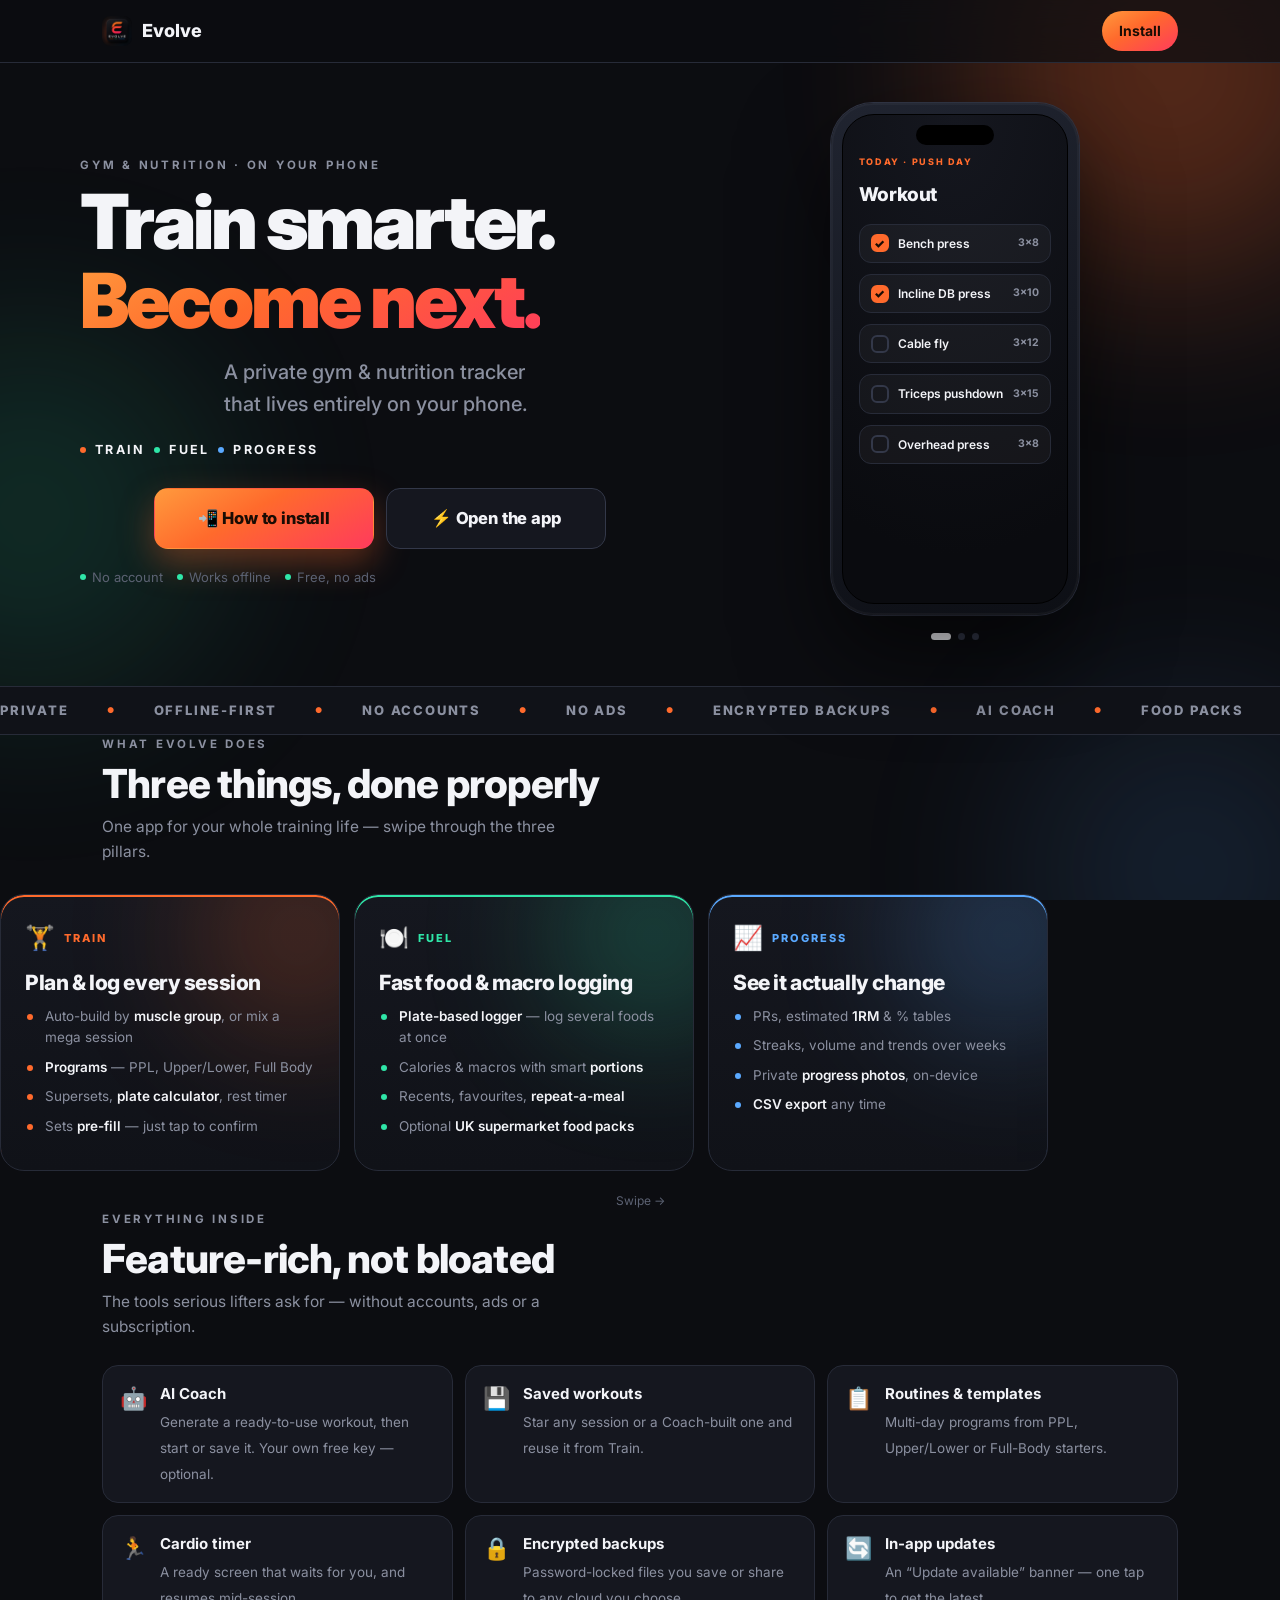
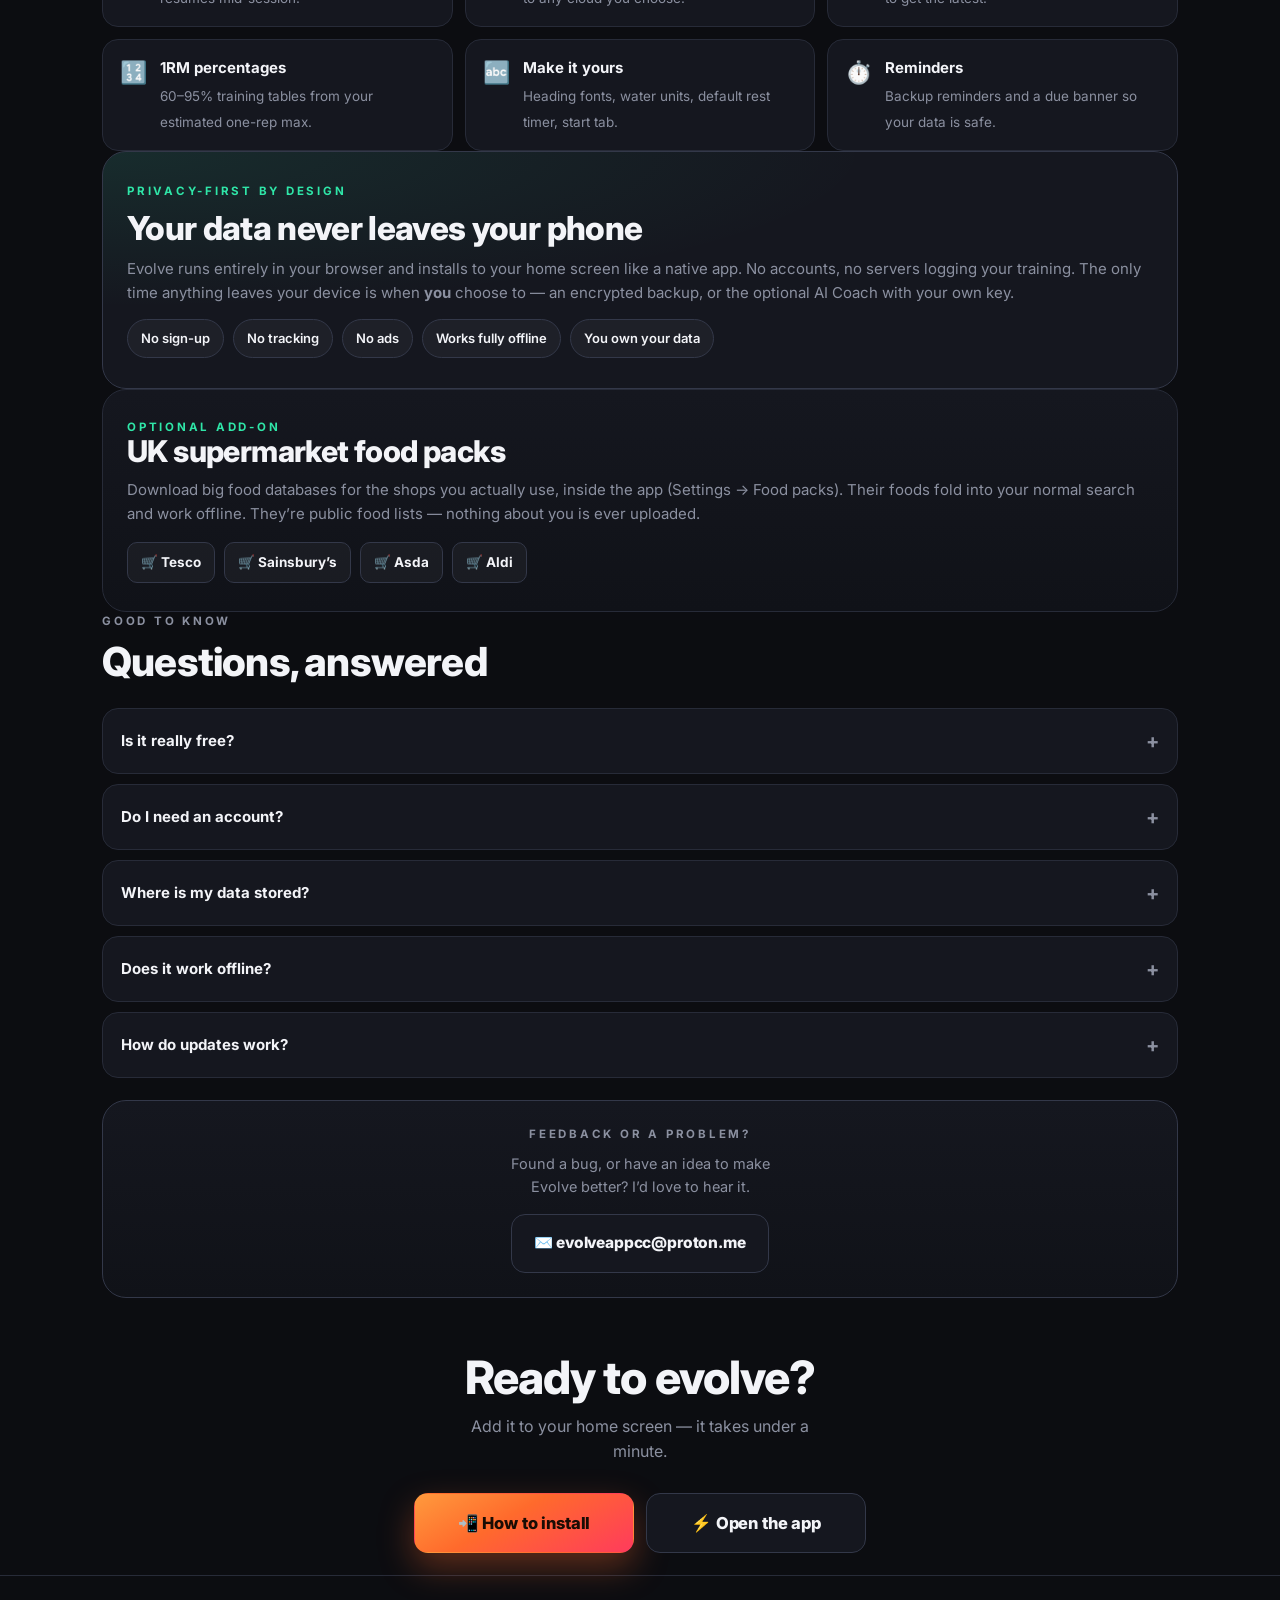
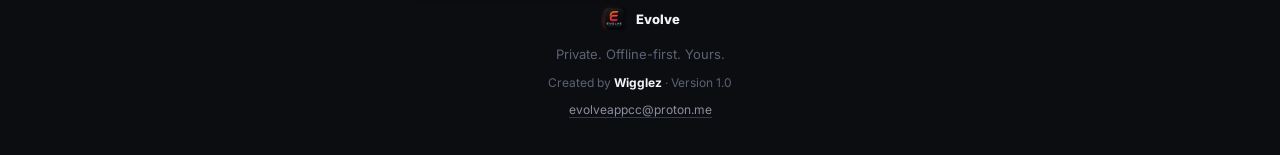
==== commit b3abeec9: "Add files via upload" ====
--- a/index.html
+++ b/index.html
@@ -61,8 +61,8 @@
         <span class="dot p"></span><b>Progress</b>
       </div>
       <div class="cta-row reveal d3">
-        <a class="btn btn-primary" href="https://wigglez-sudo.github.io/EvolveApp/" target="_blank" rel="noopener">⚡ Open the app</a>
-        <a class="btn btn-ghost" href="install.html">📲 How to install</a>
+        <a class="btn btn-primary" href="install.html">📲 How to install</a>
+        <a class="btn btn-ghost" href="https://wigglez-sudo.github.io/EvolveApp/" target="_blank" rel="noopener">⚡ Open the app</a>
       </div>
       <div class="reassure reveal d3">
         <span><span class="dot f"></span> No account</span>
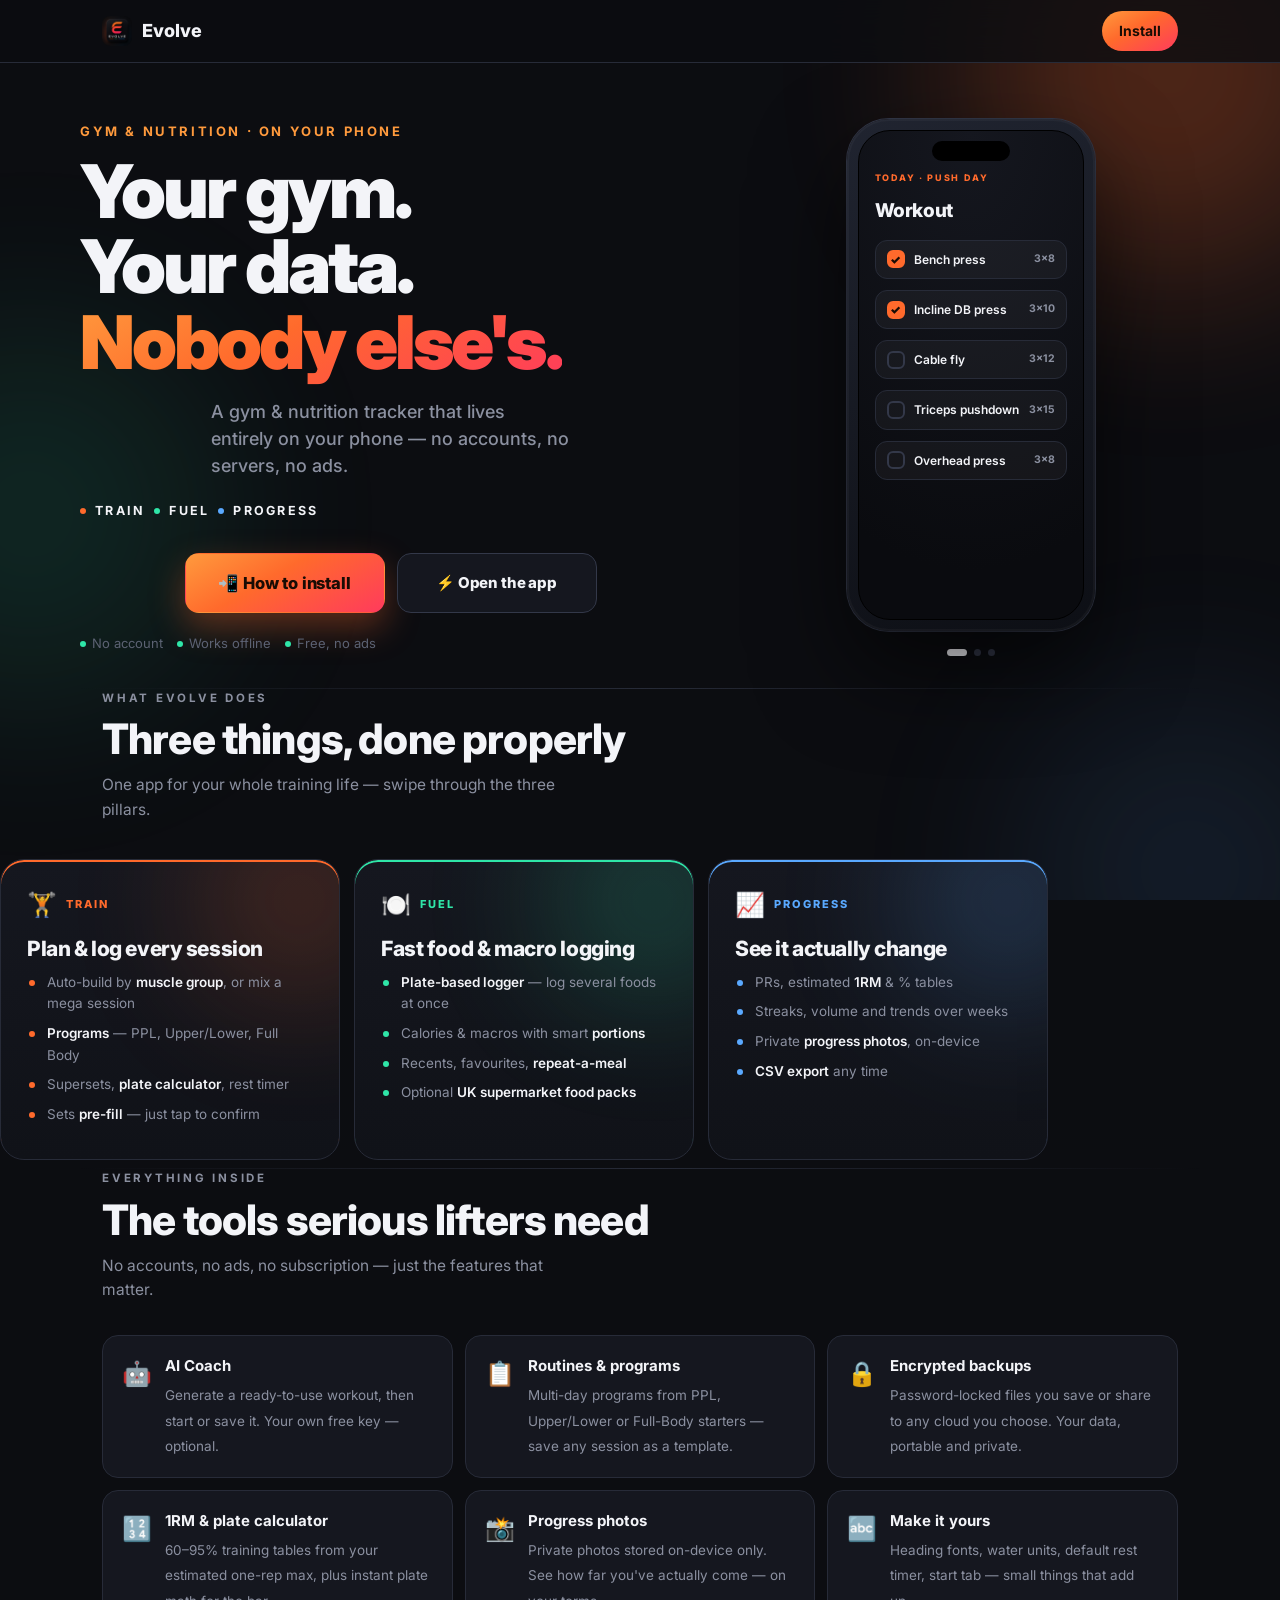
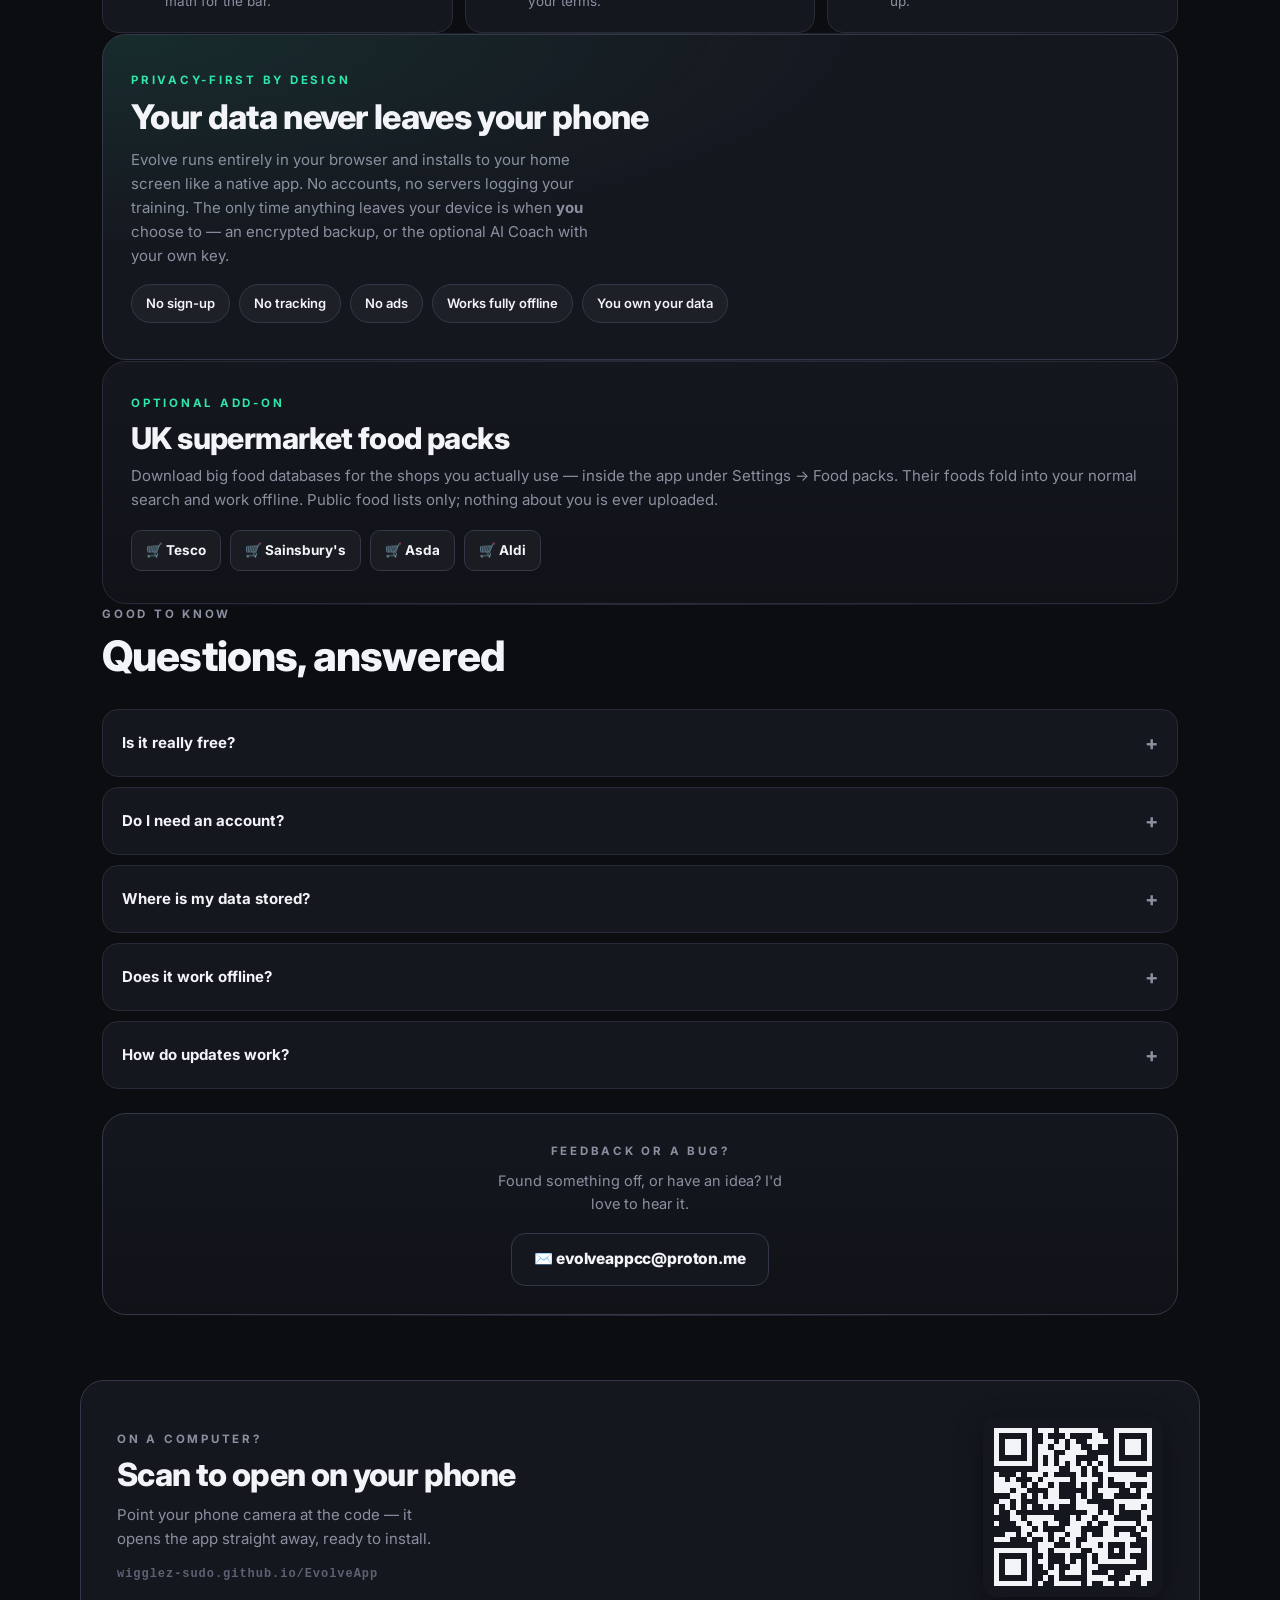
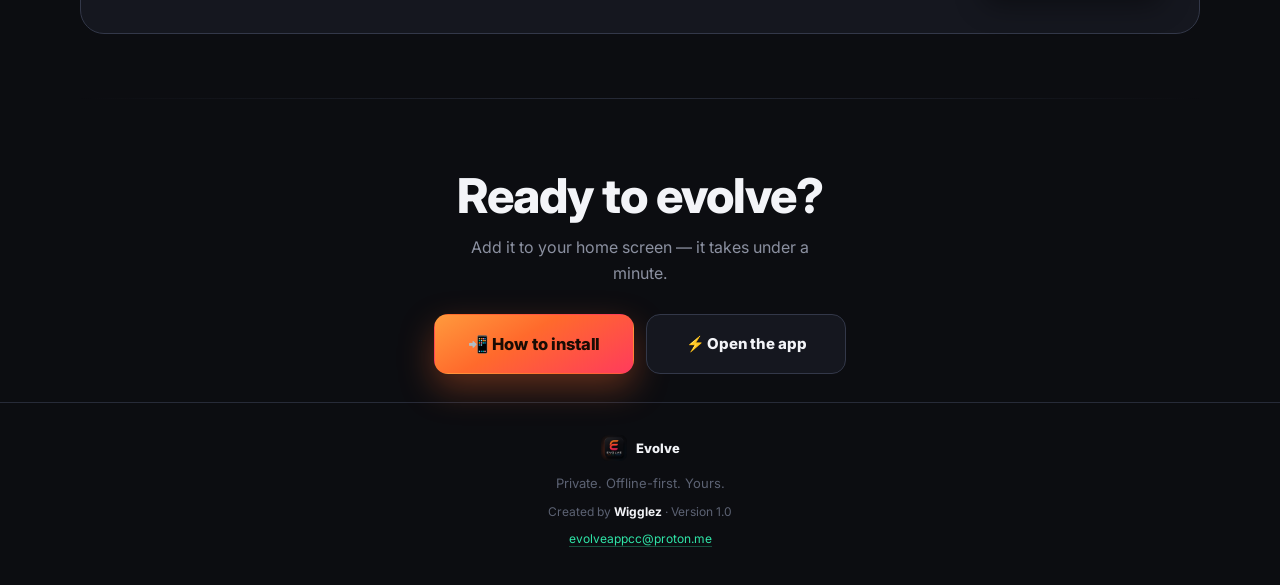
==== commit d41f67ac: "Add files via upload" ====
--- a/index.html
+++ b/index.html
@@ -8,34 +8,55 @@
 <meta name="theme-color" content="#0C0D11" />
 <link rel="icon" href="favicon.png" />
 <link rel="apple-touch-icon" href="apple-touch-icon.png" />
-<meta property="og:title" content="Evolve — Train smarter. Become next." />
-<meta property="og:description" content="A private, offline-first gym &amp; nutrition tracker that lives entirely on your phone." />
+<meta property="og:title" content="Evolve — Your gym. Your data. Nobody else's." />
+<meta property="og:description" content="A private, offline-first gym &amp; nutrition tracker that lives entirely on your phone. No accounts, no ads, no servers." />
 <meta property="og:type" content="website" />
 <meta property="og:image" content="icon-512.png" />
-<meta name="twitter:card" content="summary" />
+<meta name="twitter:card" content="summary_large_image" />
 <link rel="preconnect" href="https://fonts.googleapis.com" />
 <link rel="preconnect" href="https://fonts.gstatic.com" crossorigin />
 <link href="https://fonts.googleapis.com/css2?family=Inter:wght@400;500;600;700;800;900&display=swap" rel="stylesheet" />
 <link rel="stylesheet" href="site.css" />
 <style>
-  /* landing-only hero */
-  .hero{padding:30px 0 8px;text-align:center}
-  .hero h1{font-size:clamp(40px,11vw,76px);font-weight:900;letter-spacing:-.04em;margin-top:8px}
+  /* ── hero (landing-only) ── */
+  .hero{padding:48px 0 16px;text-align:center}
+  .hero h1{font-size:clamp(38px,10.5vw,74px);font-weight:900;letter-spacing:-.04em;margin-top:12px;line-height:1.02}
   .hero h1 .grad{background:var(--grad-e);-webkit-background-clip:text;background-clip:text;color:transparent}
-  .hero .tag{margin:16px auto 0;max-width:24ch;font-size:clamp(16px,4.6vw,20px);color:var(--muted);font-weight:500}
-  .pillrow{display:flex;align-items:center;justify-content:center;gap:9px;margin:20px 0 4px;
+  .hero .eyebrow{font-size:13px;letter-spacing:.2em;color:var(--strength2);font-weight:700}
+  .hero .tag{margin:18px auto 0;max-width:30ch;font-size:clamp(15px,4.2vw,18px);color:var(--muted);font-weight:500;line-height:1.5}
+  .pillrow{display:flex;align-items:center;justify-content:center;gap:9px;margin:22px 0 4px;
     font-size:12.5px;letter-spacing:.18em;text-transform:uppercase;font-weight:800;color:var(--muted)}
   .pillrow b{color:var(--text)}
-  .hero .cta-row{margin-top:28px}
-  .reassure{margin-top:18px;font-size:13px;color:var(--muted2);display:flex;gap:14px;justify-content:center;flex-wrap:wrap}
+  .hero .cta-row{margin-top:32px}
+  .reassure{margin-top:20px;font-size:13px;color:var(--muted2);display:flex;gap:14px;justify-content:center;flex-wrap:wrap}
   .reassure span{display:inline-flex;align-items:center;gap:6px}
-  .phone-stage{margin:34px auto 0;perspective:1000px}
+  .phone-stage{margin:44px auto 0;perspective:1000px}
+
   @media(min-width:880px){
-    .hero{display:grid;grid-template-columns:1.1fr .9fr;align-items:center;text-align:left;gap:30px;padding:40px 0}
+    .hero{display:grid;grid-template-columns:1.15fr .85fr;align-items:center;
+      text-align:left;gap:40px;padding:56px 0 32px}
     .hero .pillrow,.hero .reassure{justify-content:flex-start}
     .hero .cta-row{margin-left:0}
     .phone-stage{margin-top:0}
   }
+
+/* QR section — desktop only */
+.qr-section{padding:64px 0}
+.qr-wrap{display:flex;align-items:center;gap:40px;background:var(--surface);
+  border:1px solid var(--line2);border-radius:var(--r-lg);padding:36px 36px;flex-wrap:wrap}
+.qr-copy{flex:1;min-width:220px}
+.qr-copy h2{font-size:clamp(22px,4vw,32px);margin:10px 0 12px}
+.qr-copy p{color:var(--muted);font-size:15px;max-width:38ch}
+.qr-url{margin-top:14px;font-size:12px;font-weight:700;letter-spacing:.08em;
+  color:var(--muted2);font-family:monospace}
+.qr-img-wrap{flex:0 0 auto;display:block;border-radius:14px;overflow:hidden;
+  transition:transform .2s,box-shadow .2s;
+  box-shadow:0 8px 28px rgba(0,0,0,.4)}
+.qr-img-wrap:hover{transform:scale(1.04);box-shadow:0 14px 40px rgba(0,0,0,.5)}
+.qr-img{display:block;width:180px;height:180px;image-rendering:pixelated}
+/* hide on mobile — no point scanning from the phone you're already on */
+@media(max-width:639px){.qr-section{display:none}}
+
 </style>
 </head>
 <body>
@@ -53,8 +74,8 @@
   <div class="hero wrap">
     <div class="hero-copy">
       <div class="eyebrow reveal">Gym &amp; nutrition · on your phone</div>
-      <h1 class="reveal d1">Train smarter.<br /><span class="grad">Become next.</span></h1>
-      <p class="tag reveal d2">A private gym &amp; nutrition tracker that lives entirely on your phone.</p>
+      <h1 class="reveal d1">Your gym.<br />Your data.<br /><span class="grad">Nobody else's.</span></h1>
+      <p class="tag reveal d2">A gym &amp; nutrition tracker that lives entirely on your phone — no accounts, no servers, no ads.</p>
       <div class="pillrow reveal d2">
         <span class="dot t"></span><b>Train</b>
         <span class="dot f"></span><b>Fuel</b>
@@ -121,15 +142,8 @@
     </div>
   </div>
 
-  <!-- ticker -->
-  <div class="ticker reveal">
-    <div class="ticker-track">
-      <span>Private</span><span>Offline-first</span><span>No accounts</span><span>No ads</span><span>Encrypted backups</span><span>AI Coach</span><span>Food packs</span><span>Your data, yours</span>
-      <span>Private</span><span>Offline-first</span><span>No accounts</span><span>No ads</span><span>Encrypted backups</span><span>AI Coach</span><span>Food packs</span><span>Your data, yours</span>
-    </div>
-  </div>
-
   <!-- pillars (horizontal carousel) -->
+  <div class="sec-divider"></div>
   <section class="wrap">
     <div class="sec-head reveal">
       <div class="eyebrow">What Evolve does</div>
@@ -170,28 +184,28 @@
     </div>
   </div>
   <div class="rail-hint reveal">Swipe <span class="sw">→</span></div>
-
-  <!-- features -->
+  <div class="rail-dots reveal" id="railDots"><b class="on"></b><b></b><b></b></div>
+
+  <!-- features — 6 strongest only -->
+  <div class="sec-divider"></div>
   <section class="wrap">
     <div class="sec-head reveal">
       <div class="eyebrow">Everything inside</div>
-      <h2>Feature-rich, not bloated</h2>
-      <p>The tools serious lifters ask for — without accounts, ads or a subscription.</p>
+      <h2>The tools serious lifters need</h2>
+      <p>No accounts, no ads, no subscription — just the features that matter.</p>
     </div>
     <div class="feat-grid">
       <div class="feat reveal"><span class="fi">🤖</span><div><b>AI Coach</b><span>Generate a ready-to-use workout, then start or save it. Your own free key — optional.</span></div></div>
-      <div class="feat reveal d1"><span class="fi">💾</span><div><b>Saved workouts</b><span>Star any session or a Coach-built one and reuse it from Train.</span></div></div>
-      <div class="feat reveal d2"><span class="fi">📋</span><div><b>Routines &amp; templates</b><span>Multi-day programs from PPL, Upper/Lower or Full-Body starters.</span></div></div>
-      <div class="feat reveal"><span class="fi">🏃</span><div><b>Cardio timer</b><span>A ready screen that waits for you, and resumes mid-session.</span></div></div>
-      <div class="feat reveal d1"><span class="fi">🔒</span><div><b>Encrypted backups</b><span>Password-locked files you save or share to any cloud you choose.</span></div></div>
-      <div class="feat reveal d2"><span class="fi">🔄</span><div><b>In-app updates</b><span>An “Update available” banner — one tap to get the latest.</span></div></div>
-      <div class="feat reveal"><span class="fi">🔢</span><div><b>1RM percentages</b><span>60–95% training tables from your estimated one-rep max.</span></div></div>
-      <div class="feat reveal d1"><span class="fi">🔤</span><div><b>Make it yours</b><span>Heading fonts, water units, default rest timer, start tab.</span></div></div>
-      <div class="feat reveal d2"><span class="fi">⏱️</span><div><b>Reminders</b><span>Backup reminders and a due banner so your data is safe.</span></div></div>
+      <div class="feat reveal d1"><span class="fi">📋</span><div><b>Routines &amp; programs</b><span>Multi-day programs from PPL, Upper/Lower or Full-Body starters — save any session as a template.</span></div></div>
+      <div class="feat reveal d2"><span class="fi">🔒</span><div><b>Encrypted backups</b><span>Password-locked files you save or share to any cloud you choose. Your data, portable and private.</span></div></div>
+      <div class="feat reveal"><span class="fi">🔢</span><div><b>1RM &amp; plate calculator</b><span>60–95% training tables from your estimated one-rep max, plus instant plate math for the bar.</span></div></div>
+      <div class="feat reveal d1"><span class="fi">📸</span><div><b>Progress photos</b><span>Private photos stored on-device only. See how far you've actually come — on your terms.</span></div></div>
+      <div class="feat reveal d2"><span class="fi">🔤</span><div><b>Make it yours</b><span>Heading fonts, water units, default rest timer, start tab — small things that add up.</span></div></div>
     </div>
   </section>
 
   <!-- privacy -->
+  <div class="sec-divider"></div>
   <section class="wrap">
     <div class="privacy reveal">
       <div class="eyebrow">Privacy-first by design</div>
@@ -204,39 +218,58 @@
   </section>
 
   <!-- food packs -->
+  <div class="sec-divider"></div>
   <section class="wrap">
     <div class="packs reveal">
       <div class="eyebrow">Optional add-on</div>
       <h2>UK supermarket food packs</h2>
-      <p>Download big food databases for the shops you actually use, inside the app (Settings → Food packs). Their foods fold into your normal search and work offline. They’re public food lists — nothing about you is ever uploaded.</p>
-      <div class="shops"><span>🛒 Tesco</span><span>🛒 Sainsbury’s</span><span>🛒 Asda</span><span>🛒 Aldi</span></div>
+      <p>Download big food databases for the shops you actually use — inside the app under Settings → Food packs. Their foods fold into your normal search and work offline. Public food lists only; nothing about you is ever uploaded.</p>
+      <div class="shops"><span>🛒 Tesco</span><span>🛒 Sainsbury's</span><span>🛒 Asda</span><span>🛒 Aldi</span></div>
     </div>
   </section>
 
   <!-- faq -->
+  <div class="sec-divider"></div>
   <section class="wrap faq">
     <div class="sec-head reveal">
       <div class="eyebrow">Good to know</div>
       <h2>Questions, answered</h2>
     </div>
     <details class="reveal"><summary>Is it really free?<span class="pl">+</span></summary><div class="ans">Yes. Evolve is free, with no ads and no subscription. The only optional cost is the AI Coach, and only if you pick a paid model with your own API key — the free options work too.</div></details>
-    <details class="reveal"><summary>Do I need an account?<span class="pl">+</span></summary><div class="ans">No. There’s no sign-up and no login. You open the app and start — everything is stored on your device.</div></details>
-    <details class="reveal"><summary>Where is my data stored?<span class="pl">+</span></summary><div class="ans"><b>On your phone, only.</b> To move data between devices, you create an <b>encrypted backup file</b> and restore it with your password.</div></details>
+    <details class="reveal"><summary>Do I need an account?<span class="pl">+</span></summary><div class="ans">No. There's no sign-up and no login. You open the app and start — everything is stored on your device.</div></details>
+    <details class="reveal"><summary>Where is my data stored?<span class="pl">+</span></summary><div class="ans"><b>On your phone, only.</b> To move data between devices, create an <b>encrypted backup file</b> and restore it with your password.</div></details>
     <details class="reveal"><summary>Does it work offline?<span class="pl">+</span></summary><div class="ans">Yes — once opened, Evolve works without a connection. You only need internet for updates, food packs, or the AI Coach.</div></details>
-    <details class="reveal"><summary>How do updates work?<span class="pl">+</span></summary><div class="ans">When a new version ships, Evolve shows an “Update available” banner. One tap updates it, and your data is preserved.</div></details>
+    <details class="reveal"><summary>How do updates work?<span class="pl">+</span></summary><div class="ans">When a new version ships, Evolve shows an "Update available" banner. One tap updates it, and your data is preserved.</div></details>
 
     <div class="contact reveal">
-      <div class="eyebrow">Feedback or a problem?</div>
-      <p>Found a bug, or have an idea to make Evolve better? I’d love to hear it.</p>
+      <div class="eyebrow">Feedback or a bug?</div>
+      <p>Found something off, or have an idea? I'd love to hear it.</p>
       <a class="btn btn-ghost" href="mailto:evolveappcc@proton.me?subject=Evolve%20feedback">✉️ evolveappcc@proton.me</a>
     </div>
   </section>
 
+  <!-- QR code — desktop visitors only -->
+  <div class="sec-divider"></div>
+  <section class="wrap qr-section">
+    <div class="qr-wrap reveal">
+      <div class="qr-copy">
+        <div class="eyebrow">On a computer?</div>
+        <h2>Scan to open on your phone</h2>
+        <p>Point your phone camera at the code — it opens the app straight away, ready to install.</p>
+        <div class="qr-url">wigglez-sudo.github.io/EvolveApp</div>
+      </div>
+      <a class="qr-img-wrap" href="https://wigglez-sudo.github.io/EvolveApp/" target="_blank" rel="noopener" aria-label="Scan QR code to open Evolve app">
+        <img class="qr-img" src="[data-uri]" alt="QR code — scan to open Evolve app" width="180" height="180" />
+      </a>
+    </div>
+  </section>
+
   <!-- final CTA -->
+  <div class="sec-divider"></div>
   <section class="final wrap">
-    <h2>Ready to evolve?</h2>
-    <p>Add it to your home screen — it takes under a minute.</p>
-    <div class="cta-row">
+    <h2 class="reveal">Ready to evolve?</h2>
+    <p class="reveal d1">Add it to your home screen — it takes under a minute.</p>
+    <div class="cta-row reveal d2">
       <a class="btn btn-primary" href="install.html">📲 How to install</a>
       <a class="btn btn-ghost" href="https://wigglez-sudo.github.io/EvolveApp/" target="_blank" rel="noopener">⚡ Open the app</a>
     </div>
@@ -273,6 +306,21 @@
       scrs[i].classList.add("on"); dots[i].classList.add("on");
     }, reduce?6000:3200);
   })();
+
+  /* pillar carousel dot sync */
+  (function(){
+    var rail=document.getElementById("rail");
+    var dots=document.querySelectorAll("#railDots b");
+    if(!rail||!dots.length) return;
+    var cards=rail.querySelectorAll(".pcard");
+    if(!cards.length) return;
+    function updateDots(){
+      var cardW=cards[0].offsetWidth+14;
+      var idx=Math.round(rail.scrollLeft/cardW);
+      dots.forEach(function(d,i){d.classList.toggle("on",i===idx);});
+    }
+    rail.addEventListener("scroll",updateDots,{passive:true});
+  })();
 </script>
 </body>
 </html>
--- a/site.css
+++ b/site.css
@@ -1,6 +1,5 @@
 /* ============================================================================
    Evolve — shared site styles (landing + install pages)
-   Brand tokens pulled from the app (styles.css) so site & app are one product.
    ========================================================================== */
 :root{
   --ink:#0C0D11; --ink2:#101218;
@@ -29,39 +28,51 @@
 .dot{display:inline-block;width:6px;height:6px;border-radius:50%;vertical-align:middle}
 .dot.t{background:var(--strength)} .dot.f{background:var(--fuel)} .dot.p{background:var(--blue)}
 
+/* ── ambient orbs ── */
 .orbs{position:fixed;inset:0;z-index:0;pointer-events:none;overflow:hidden}
 .orb{position:absolute;border-radius:50%;filter:blur(95px)}
-.orb.o1{width:420px;height:420px;top:-140px;right:-100px;background:var(--strength);opacity:.30;animation:drift1 18s ease-in-out infinite}
-.orb.o2{width:380px;height:380px;top:36%;left:-160px;background:var(--fuel);opacity:.14;animation:drift2 22s ease-in-out infinite}
-.orb.o3{width:340px;height:340px;bottom:-140px;right:-80px;background:var(--blue);opacity:.13;animation:drift1 26s ease-in-out infinite reverse}
+.orb.o1{width:420px;height:420px;top:-140px;right:-100px;background:var(--strength);opacity:.28;animation:drift1 18s ease-in-out infinite}
+.orb.o2{width:380px;height:380px;top:36%;left:-160px;background:var(--fuel);opacity:.12;animation:drift2 22s ease-in-out infinite}
+.orb.o3{width:340px;height:340px;bottom:-140px;right:-80px;background:var(--blue);opacity:.11;animation:drift1 26s ease-in-out infinite reverse}
 @keyframes drift1{0%,100%{transform:translate(0,0)}50%{transform:translate(-40px,40px)}}
 @keyframes drift2{0%,100%{transform:translate(0,0)}50%{transform:translate(50px,-30px)}}
 .content{position:relative;z-index:1}
 
+/* ── nav ── */
 header.bar{position:sticky;top:0;z-index:60;padding-top:var(--safe-t);
-  background:rgba(12,13,17,.72);backdrop-filter:blur(14px);border-bottom:1px solid var(--line)}
+  background:rgba(12,13,17,.8);backdrop-filter:blur(16px);-webkit-backdrop-filter:blur(16px);
+  border-bottom:1px solid var(--line)}
 .bar-in{display:flex;align-items:center;justify-content:space-between;height:62px}
 .brand{display:flex;align-items:center;gap:10px;font-weight:800}
 .brand img{width:30px;height:30px;border-radius:8px}
 .brand span{font-size:18px}
-.cta-sm{font-size:14px;font-weight:700;padding:9px 17px;border-radius:999px;background:var(--grad-e);color:#1a0c04}
-
+.cta-sm{font-size:14px;font-weight:700;padding:9px 17px;border-radius:999px;
+  background:var(--grad-e);color:#1a0c04;transition:opacity .15s}
+.cta-sm:hover{opacity:.88}
+
+/* ── buttons ── */
 .btn{display:inline-flex;align-items:center;justify-content:center;gap:9px;
   font-size:16.5px;font-weight:800;letter-spacing:-.01em;padding:16px 22px;border-radius:14px;
-  border:1px solid transparent;cursor:pointer;transition:transform .14s ease,box-shadow .25s ease}
+  border:1px solid transparent;cursor:pointer;transition:transform .14s ease,box-shadow .25s ease,opacity .15s}
 .btn:active{transform:translateY(1px) scale(.99)}
 .btn-primary{background:var(--grad-e);color:#1a0c04;box-shadow:0 14px 34px rgba(255,106,44,.34)}
-.btn-primary:hover{box-shadow:0 18px 44px rgba(255,106,44,.46)}
-.btn-ghost{background:var(--surface);color:var(--text);border-color:var(--line2)}
+.btn-primary:hover{box-shadow:0 18px 44px rgba(255,106,44,.46);opacity:.93}
+.btn-ghost{background:var(--surface);color:var(--text);border-color:var(--line2);font-size:15px;padding:13px 22px}
+.btn-ghost:hover{border-color:var(--muted);background:var(--surface2)}
 .btn.block{display:flex;width:100%}
 
-section{padding:48px 0;scroll-margin-top:76px}
+/* ── sections ── */
+section{padding:72px 0;scroll-margin-top:76px}
 a[id]{scroll-margin-top:76px}
-.sec-head{margin-bottom:26px}
-.sec-head h2{font-size:clamp(27px,7vw,40px);margin-top:10px}
-.sec-head p{color:var(--muted);margin-top:10px;max-width:48ch;font-size:15.5px}
-
-/* ANIMATED PHONE */
+.sec-head{margin-bottom:32px}
+.sec-head h2{font-size:clamp(28px,7vw,42px);margin-top:10px}
+.sec-head p{color:var(--muted);margin-top:12px;max-width:48ch;font-size:15.5px}
+
+/* section divider */
+.sec-divider{height:1px;background:linear-gradient(90deg,transparent,var(--line),transparent);
+  margin:0 auto;max-width:var(--maxw);padding:0 22px}
+
+/* ── animated phone ── */
 .phone{position:relative;width:248px;height:512px;margin:0 auto;border-radius:42px;
   background:linear-gradient(160deg,#202430,#0d0f15);padding:11px;
   box-shadow:0 40px 90px rgba(0,0,0,.6),0 0 0 1px var(--line2),inset 0 0 0 2px rgba(255,255,255,.03)}
@@ -105,17 +116,17 @@
 .phone-dots b{width:7px;height:7px;border-radius:50%;background:var(--line2);transition:.3s}
 .phone-dots b.on{background:var(--text);width:20px;border-radius:4px}
 
-.ticker{overflow:hidden;border-top:1px solid var(--line);border-bottom:1px solid var(--line);background:var(--ink2);padding:13px 0;margin-top:6px}
-.ticker-track{display:flex;width:max-content;animation:slide 26s linear infinite}
-.ticker span{font-size:13px;font-weight:800;letter-spacing:.14em;text-transform:uppercase;color:var(--muted);display:inline-flex;align-items:center;gap:38px;padding-right:38px}
-.ticker span::after{content:"●";color:var(--strength);font-size:8px}
-@keyframes slide{from{transform:translateX(0)}to{transform:translateX(-50%)}}
-
-.rail{display:flex;gap:14px;overflow-x:auto;scroll-snap-type:x mandatory;padding:4px 22px 8px;margin:0 -22px;-webkit-overflow-scrolling:touch;scrollbar-width:none}
+/* ── pillar cards (horizontal carousel) ── */
+.rail{display:flex;gap:14px;overflow-x:auto;scroll-snap-type:x mandatory;
+  padding:4px 22px 8px;margin:0 -22px;-webkit-overflow-scrolling:touch;scrollbar-width:none}
 .rail::-webkit-scrollbar{display:none}
-.pcard{flex:0 0 84%;max-width:340px;scroll-snap-align:center;border-radius:var(--r-lg);padding:24px;position:relative;overflow:hidden;border:1px solid var(--line);background:linear-gradient(180deg,var(--surface),var(--ink2))}
-.pcard.t{box-shadow:inset 0 2px 0 var(--strength)} .pcard.f{box-shadow:inset 0 2px 0 var(--fuel)} .pcard.p{box-shadow:inset 0 2px 0 var(--blue)}
-.pcard .glow{position:absolute;width:200px;height:200px;border-radius:50%;filter:blur(70px);top:-60px;right:-60px;opacity:.25}
+.pcard{flex:0 0 84%;max-width:340px;scroll-snap-align:center;border-radius:var(--r-lg);
+  padding:26px;position:relative;overflow:hidden;border:1px solid var(--line);
+  background:linear-gradient(180deg,var(--surface),var(--ink2))}
+.pcard.t{box-shadow:inset 0 2px 0 var(--strength)}
+.pcard.f{box-shadow:inset 0 2px 0 var(--fuel)}
+.pcard.p{box-shadow:inset 0 2px 0 var(--blue)}
+.pcard .glow{position:absolute;width:200px;height:200px;border-radius:50%;filter:blur(70px);top:-60px;right:-60px;opacity:.22}
 .pcard.t .glow{background:var(--strength)} .pcard.f .glow{background:var(--fuel)} .pcard.p .glow{background:var(--blue)}
 .pcard .pk{display:flex;align-items:center;gap:9px;margin-bottom:14px;position:relative}
 .pcard .pk .ic{font-size:24px}
@@ -127,64 +138,103 @@
 .pcard li b{color:var(--text);font-weight:600}
 .pcard li::before{content:"";position:absolute;left:2px;top:8px;width:6px;height:6px;border-radius:50%}
 .pcard.t li::before{background:var(--strength)} .pcard.f li::before{background:var(--fuel)} .pcard.p li::before{background:var(--blue)}
+/* swipe hint — hidden on desktop where cards fit side by side */
 .rail-hint{text-align:center;font-size:12px;color:var(--muted2);margin-top:12px}
 .rail-hint .sw{animation:nudge 1.6s ease-in-out infinite;display:inline-block}
 @keyframes nudge{0%,100%{transform:translateX(0)}50%{transform:translateX(6px)}}
-
+.rail-dots{display:flex;justify-content:center;gap:6px;margin-top:14px}
+.rail-dots b{width:6px;height:6px;border-radius:50%;background:var(--line2);transition:.3s;display:inline-block}
+.rail-dots b.on{background:var(--text);width:18px;border-radius:3px}
+
+/* ── feature grid — trimmed to 6 strongest ── */
 .feat-grid{display:grid;gap:12px;grid-template-columns:1fr}
-.feat{display:flex;gap:13px;align-items:flex-start;background:var(--surface);border:1px solid var(--line);border-radius:var(--r);padding:16px 17px;transition:transform .18s ease,border-color .18s ease}
+.feat{display:flex;gap:13px;align-items:flex-start;background:var(--surface);
+  border:1px solid var(--line);border-radius:var(--r);padding:18px 19px;
+  transition:transform .18s ease,border-color .18s ease}
 .feat:hover{transform:translateY(-3px);border-color:var(--line2)}
-.feat .fi{font-size:22px;flex:0 0 auto}
-.feat b{display:block;font-size:15px;font-weight:700;margin-bottom:3px}
-.feat span{color:var(--muted);font-size:13.5px;line-height:1.5}
-
-.privacy{background:radial-gradient(130% 120% at 0% 0%,rgba(47,230,168,.10),transparent 55%),var(--surface);border:1px solid var(--line2);border-radius:var(--r-lg);padding:30px 24px}
+.feat .fi{font-size:24px;flex:0 0 auto;margin-top:1px}
+.feat b{display:block;font-size:15px;font-weight:700;margin-bottom:4px}
+.feat span{color:var(--muted);font-size:13.5px;line-height:1.55}
+
+/* ── privacy block ── */
+.privacy{background:radial-gradient(130% 120% at 0% 0%,rgba(47,230,168,.10),transparent 55%),var(--surface);
+  border:1px solid var(--line2);border-radius:var(--r-lg);padding:36px 28px}
 .privacy .eyebrow{color:var(--fuel)}
-.privacy h2{font-size:clamp(24px,6vw,33px);margin:10px 0 12px}
-.privacy p{color:var(--muted);font-size:15px;margin-bottom:14px}
+.privacy h2{font-size:clamp(24px,6vw,34px);margin:10px 0 14px}
+.privacy p{color:var(--muted);font-size:15px;margin-bottom:16px;max-width:52ch}
 .privacy .chips{display:flex;flex-wrap:wrap;gap:9px}
-.privacy .chips span{font-size:13px;font-weight:600;color:var(--text);background:rgba(255,255,255,.04);border:1px solid var(--line2);border-radius:999px;padding:8px 13px}
-
-.packs{background:linear-gradient(180deg,var(--surface),var(--ink2));border:1px solid var(--line);border-radius:var(--r-lg);padding:28px 24px}
+.privacy .chips span{font-size:13px;font-weight:600;color:var(--text);
+  background:rgba(255,255,255,.04);border:1px solid var(--line2);border-radius:999px;padding:8px 14px}
+
+/* ── food packs block ── */
+.packs{background:linear-gradient(180deg,var(--surface),var(--ink2));
+  border:1px solid var(--line);border-radius:var(--r-lg);padding:32px 28px}
 .packs .eyebrow{color:var(--fuel)}
-.packs h2{font-size:clamp(22px,5.6vw,30px)}
+.packs h2{font-size:clamp(22px,5.6vw,30px);margin-top:10px}
 .packs p{color:var(--muted);font-size:15px;margin-top:10px}
-.packs .shops{display:flex;flex-wrap:wrap;gap:9px;margin-top:16px}
-.packs .shops span{font-size:13.5px;font-weight:700;background:rgba(255,255,255,.04);border:1px solid var(--line2);border-radius:10px;padding:9px 13px}
-
-.faq details{background:var(--surface);border:1px solid var(--line);border-radius:var(--r);margin-bottom:10px;overflow:hidden}
-.faq summary{list-style:none;cursor:pointer;padding:16px 18px;font-weight:700;font-size:15px;display:flex;justify-content:space-between;align-items:center;gap:12px}
+.packs .shops{display:flex;flex-wrap:wrap;gap:9px;margin-top:18px}
+.packs .shops span{font-size:13.5px;font-weight:700;background:rgba(255,255,255,.04);
+  border:1px solid var(--line2);border-radius:10px;padding:9px 14px}
+
+/* ── FAQ ── */
+.faq details{background:var(--surface);border:1px solid var(--line);border-radius:var(--r);
+  margin-bottom:10px;overflow:hidden;transition:border-color .2s}
+.faq details:hover{border-color:var(--line2)}
+.faq summary{list-style:none;cursor:pointer;padding:17px 19px;font-weight:700;font-size:15px;
+  display:flex;justify-content:space-between;align-items:center;gap:12px}
 .faq summary::-webkit-details-marker{display:none}
 .faq summary .pl{color:var(--muted);font-size:20px;transition:transform .2s;flex:0 0 auto}
 .faq details[open] summary .pl{transform:rotate(45deg)}
-.faq .ans{padding:0 18px 16px;color:var(--muted);font-size:14px;line-height:1.65}
+.faq .ans{padding:0 19px 17px;color:var(--muted);font-size:14px;line-height:1.68}
 .faq .ans b{color:var(--text);font-weight:600}
 
-.contact{margin-top:22px;text-align:center;background:linear-gradient(180deg,var(--surface),var(--ink2));border:1px solid var(--line2);border-radius:var(--r-lg);padding:24px 22px}
-.contact p{color:var(--muted);font-size:14.5px;margin:8px auto 16px;max-width:34ch}
+/* ── contact ── */
+.contact{margin-top:24px;text-align:center;background:linear-gradient(180deg,var(--surface),var(--ink2));
+  border:1px solid var(--line2);border-radius:var(--r-lg);padding:28px 24px}
+.contact .eyebrow{margin-bottom:8px}
+.contact p{color:var(--muted);font-size:14.5px;margin:8px auto 18px;max-width:34ch}
 .contact .btn{display:inline-flex;max-width:340px;font-size:15.5px}
-.final{text-align:center;padding:56px 0 22px}
-.final h2{font-size:clamp(28px,7.4vw,46px)}
-.final p{color:var(--muted);margin:12px auto 0;max-width:34ch}
+
+/* ── final CTA ── */
+.final{text-align:center;padding:72px 0 28px}
+.final h2{font-size:clamp(28px,7.4vw,48px)}
+.final p{color:var(--muted);margin:14px auto 0;max-width:34ch}
+
+/* ── CTA row ── */
 .cta-row{display:flex;flex-direction:column;gap:12px;margin:28px auto 0;max-width:340px}
-footer{border-top:1px solid var(--line);padding:30px 0 calc(36px + var(--safe-b));text-align:center;color:var(--muted2);font-size:13px}
-footer .fbrand{display:flex;align-items:center;justify-content:center;gap:9px;margin-bottom:12px;color:var(--text);font-weight:800}
+
+/* ── footer ── */
+footer{border-top:1px solid var(--line);padding:32px 0 calc(36px + var(--safe-b));
+  text-align:center;color:var(--muted2);font-size:13px}
+footer .fbrand{display:flex;align-items:center;justify-content:center;gap:9px;
+  margin-bottom:12px;color:var(--text);font-weight:800}
 footer .fbrand img{width:26px;height:26px;border-radius:7px}
-footer a{color:var(--muted);border-bottom:1px solid var(--line2)}
+footer a{color:var(--fuel);border-bottom:1px solid rgba(47,230,168,.3);transition:opacity .15s}
+footer a:hover{opacity:.75}
 footer .ver{margin-top:8px;font-size:12px}
 
+/* ── scroll reveal ── */
 .reveal{opacity:0;transform:translateY(22px);transition:opacity .65s ease,transform .65s ease}
 .reveal.in{opacity:1;transform:none}
 .reveal.d1{transition-delay:.08s}.reveal.d2{transition-delay:.16s}.reveal.d3{transition-delay:.24s}
 
+/* ── responsive ── */
+@media(min-width:480px){
+  .cta-row{flex-direction:row;justify-content:center;max-width:none}
+  .cta-row .btn{min-width:200px}
+}
 @media(min-width:760px){
   .feat-grid{grid-template-columns:1fr 1fr}
-  .cta-row{flex-direction:row;justify-content:center;max-width:none}
-  .cta-row .btn{min-width:220px}
   .pcard{flex-basis:46%}
 }
-@media(min-width:1000px){ .feat-grid{grid-template-columns:repeat(3,1fr)} .pcard{flex-basis:31%} }
-
+@media(min-width:1000px){
+  .feat-grid{grid-template-columns:repeat(3,1fr)}
+  .pcard{flex-basis:31%}
+  /* hide swipe hints when cards all visible */
+  .rail-hint,.rail-dots{display:none}
+}
+
+/* ── reduced motion ── */
 @media (prefers-reduced-motion:reduce){
   *{animation:none!important}
   html{scroll-behavior:auto}
